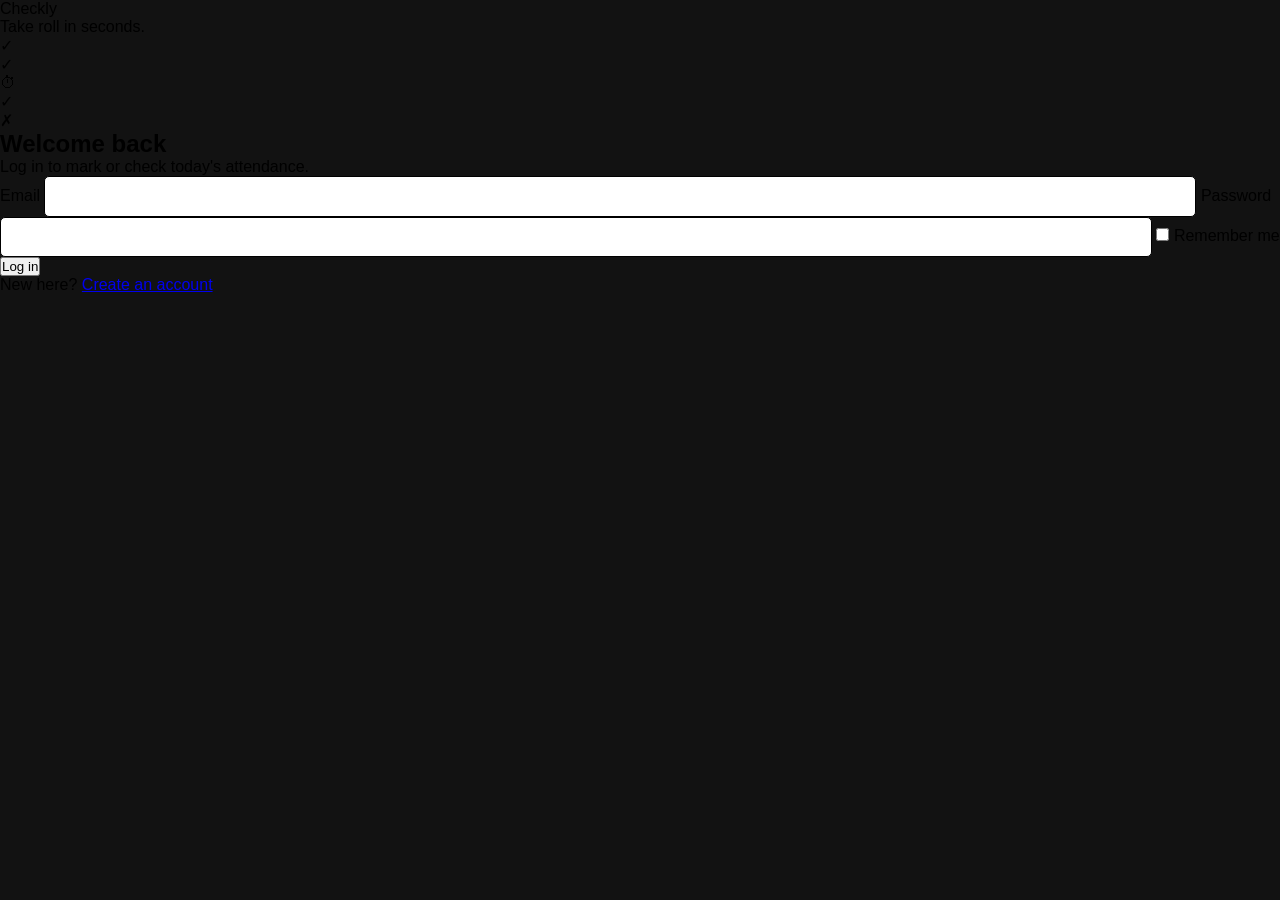
==== admin.html @ d41e6cce "Add files via upload" ====
<!DOCTYPE html>
<html lang="en">
<head>
    <meta charset="UTF-8">
    <meta name="viewport" content="width=device-width, initial-scale=1.0">
    <title>Admin | Checkly</title>
    <link rel="stylesheet" href="static/style.css">
    <link rel="manifest" href="static/manifest.json">
    <meta name="theme-color" content="#2F4A3B">
    <link rel="apple-touch-icon" href="static/icons/apple-touch-icon.png">
    <link rel="icon" href="static/icons/icon-512.png">
</head>
<body>
    <div class="topbar">
        <div class="account-name">Loading...</div>
        <button class="logout-button"></button>
    </div>

    <div class="admin-container">
        <div class="dashboard-header">
            <div class="list-title">Overview</div>
            <div class="date-pill" id="today-date"></div>
        </div>
        <div class="overview-stats"></div>

        <div class="admin-panel trends-section">
            <div class="list-title">Attendance trends - last 14 days</div>
            <div class="trends-panel">
                <svg class="trends-chart" id="trends-chart" viewBox="0 0 700 200" preserveAspectRatio="none"></svg>
            </div>
            <div class="trends-legend">
                <span><i class="legend-dot legend-present"></i>Present</span>
                <span><i class="legend-dot legend-late"></i>Late</span>
                <span><i class="legend-dot legend-absent"></i>Absent</span>
            </div>
        </div>

        <div class="admin-columns">
            <div class="admin-panel">
                <div class="list-title">All accounts</div>
                <input class="custom-inp search-input" type="text" id="user-search" placeholder="Search by name or email...">
                <div class="table-scroll">
                    <table id="users-table" class="users-table">
                        <thead>
                            <tr><th>Name</th><th>Email</th><th>Role</th><th></th></tr>
                        </thead>
                        <tbody></tbody>
                    </table>
                </div>
            </div>

            <div class="admin-panel">
                <div class="list-title">Add account</div>
                <form id="create-user-form" class="create-user-form">
                    <label class="custom-label" for="new-name">Full name</label>
                    <input class="custom-inp" type="text" id="new-name" required>

                    <label class="custom-label" for="new-email">Email</label>
                    <input class="custom-inp" type="text" id="new-email" required>

                    <label class="custom-label" for="new-password">Password</label>
                    <input class="custom-inp" type="password" id="new-password" required minlength="4">

                    <label class="custom-label" for="new-role">Role</label>
                    <select class="custom-inp custom-select" id="new-role">
                        <option value="student">Student</option>
                        <option value="teacher">Teacher</option>
                        <option value="admin">Admin</option>
                    </select>

                    <button class="custom-button login-button" type="submit">Create account</button>
                </form>

                <div class="import-panel">
                    <div class="list-title" style="margin-top:0;">Bulk import (CSV)</div>
                    <div class="empty-state" style="margin-top:2px; width:100%;">Columns: name, email, password, role</div>
                    <div class="import-row">
                        <input type="file" id="import-file" accept=".csv,text/csv">
                        <button type="button" id="import-btn" class="btn btn-solid">Import</button>
                    </div>
                    <div id="import-summary" class="import-summary"></div>
                    <div id="import-errors" class="import-errors"></div>
                </div>
            </div>
        </div>
    </div>

    <script src="static/app.js"></script>
    <script src="static/admin.js"></script>
</body>
</html>
---- static/style.css ----
@font-face {
    font-family: "Dantene";
    src: url(fonts/Dantene.otf);
}

@font-face {
    font-family: "Avermont";
    src: url(fonts/AvermontHouse_PERSONAL_USE_ONLY.otf);
}

@font-face {
    font-family: "Sophie";
    src: url(fonts/Sophie-Fancy.ttf);
}

* {
    padding: 0;
    margin: 0;

    font-family: "Sophie", sans-serif;
    box-sizing: border-box;
}

body {
    width: 100%;
    min-height: 100vh;
    background: rgb(18, 18, 18);
}

.topbar {
    width: 100%;
    height: 6vh;
    min-height: 44px;

    display: flex;
    position: fixed;
    top: 0;
    justify-content: space-between;
    align-items: center;
    flex-direction: row;
    background: rgb(41, 12, 48);
    z-index: 10;
}

.account-name {
    margin-left: 15px;
    margin-right: 15px;
    color: white;
    text-transform: capitalize;
}

.logout-button {
    height: 25px;
    width: 25px;
    border-radius: 50%;
    margin-right: 10px;

    border: 3px solid black;
    background: rgb(210, 58, 58);
    background-image: url(icons/power-switch.png);
    background-position: center;
    background-size: cover;
    cursor: pointer;
}

.main-homepage-container {
    width: 100%;
    min-height: 100vh;
    padding-top: 6vh;

    display: flex;
    align-items: flex-start;
    flex-direction: row;
}

.list-container {
    width: 100%;
    min-height: 94vh;

    display: flex;
    flex-direction: column;
    align-items: center;
    background: wheat;
    padding-bottom: 30px;
}

.list-title {
    font-size: 20px;
    margin-top: 20px;
    margin-bottom: 5px;
    color: rgb(41, 12, 48);
    text-align: center;
}

.custom-label {
    width: 90%;
}

.title {
    font-size: 90px;
    font-family: "Dantene", cursive;
    margin-bottom: 5px;
    height: 12.5vh;
}

.title-description {
    font-size: 12px;
}

.demo-hint {
    margin-top: 15px;
    font-size: 11px;
    opacity: 0.6;
}

.custom-inp {
    height: 4.5vh;
    width: 90%;
    border-radius: 5px;
    padding-left: 15px;

    border: 1px solid black;
}

.custom-select {
    padding-left: 10px;
    background: white;
    cursor: pointer;
}

.custom-button {
    height: 4.5vh;
    width: 90%;
    border-radius: 5px;
    font-size: 15px;

    cursor: pointer;
    color: white;
    border: 1px solid black;
    background: black;
}

.custom-button:hover {
    scale: 1.01;
    transition: 0.2s;
}

.create-link {
    margin-top: 5px;
    font-size: 15px;

    color: white;
    text-decoration: none;
    display: flex;
    justify-content: center;
    align-items: center;
}

.login-button {
    margin-top: 15px;
}

.password-label {
    margin-top: 15px;
}

.login-container {
    width: 100%;
    min-height: 100vh;

    display: flex;
    align-items: center;
    justify-content: center;
    background: wheat;
}

.admin-code-group {
    width: 90%;
}

.form-error {
    width: 90%;
    margin-top: 10px;
    padding: 8px 10px;
    border-radius: 5px;
    font-size: 12px;
    color: white;
    background: rgb(180, 40, 40);
}

.students-container {
    display: flex;
    justify-content: center;
    flex-wrap: wrap;
    gap: 12px;
    width: 90%;
    padding-top: 10px;
}

.student-name {
    width: 100%;

    font-size: 11px;
    font-weight: bold;
    text-align: center;
    padding: 0 4px;
}

.student-attendance {
    width: 100%;
    font-size: 11px;
    text-align: center;
    letter-spacing: 0.5px;
}

.student-profile-cover {
    width: 100%;
    height: 60%;
    border-radius: 5px 5px 0 0;
    background: linear-gradient(to top, black, transparent);
}

.student-profile-img {
    display: none;
}

.student-profiles {
    width: 15vh;
    min-width: 130px;
    border-radius: 5px;
    margin-top: 10px;
    overflow: hidden;

    display: flex;
    flex-direction: column;
    align-items: center;
    background: rgb(230, 214, 175);
    box-shadow: 0 2px 5px rgba(0, 0, 0, 0.2);
}

.attendance-actions {
    width: 100%;
    display: flex;
    gap: 4px;
    padding: 6px;
}

.mark-btn {
    flex: 1;
    border: none;
    border-radius: 4px;
    padding: 5px 2px;
    font-size: 10px;
    cursor: pointer;
    color: white;
}

.present-btn { background: rgb(45, 140, 70); }
.late-btn { background: rgb(200, 150, 30); }
.absent-btn { background: rgb(180, 50, 50); }

.status-PRESENT { color: rgb(45, 140, 70); font-weight: bold; }
.status-LATE { color: rgb(170, 120, 10); font-weight: bold; }
.status-ABSENT { color: rgb(180, 50, 50); font-weight: bold; }
.status-UNMARKED { color: rgb(100, 100, 100); }

.empty-state {
    margin-top: 20px;
    color: rgb(90, 70, 40);
    font-size: 13px;
    text-align: center;
    width: 90%;
}

.main-login-container {
    width: 100%;
    max-width: 420px;
    height: auto;
    padding: 30px 20px 40px;

    display: flex;
    flex-direction: column;
    justify-content: center;
    align-items: center;
    gap: 4px;
}

/* --- Student attendance history --- */

.attendance-history {
    width: 90%;
    max-width: 500px;
    display: flex;
    flex-direction: column;
    gap: 8px;
    margin-top: 15px;
}

.history-row {
    display: flex;
    justify-content: space-between;
    align-items: center;
    background: rgb(230, 214, 175);
    padding: 10px 15px;
    border-radius: 6px;
    font-size: 13px;
}

/* --- Admin dashboard --- */

.admin-container {
    width: 100%;
    min-height: 100vh;
    padding: 8vh 20px 40px;
    background: wheat;
}

.overview-stats {
    display: flex;
    flex-wrap: wrap;
    gap: 12px;
    justify-content: center;
    margin-bottom: 30px;
}

.stat-card {
    background: rgb(41, 12, 48);
    color: white;
    border-radius: 8px;
    padding: 14px 20px;
    min-width: 100px;
    text-align: center;
}

.stat-value {
    font-size: 26px;
    font-weight: bold;
}

.stat-label {
    font-size: 11px;
    opacity: 0.8;
    margin-top: 4px;
}

.admin-columns {
    display: flex;
    flex-wrap: wrap;
    gap: 25px;
    justify-content: center;
    align-items: flex-start;
}

.admin-panel {
    background: rgba(255, 255, 255, 0.5);
    border-radius: 8px;
    padding: 15px;
    min-width: 300px;
    flex: 1;
    max-width: 480px;
}

.users-table {
    width: 100%;
    border-collapse: collapse;
    font-size: 12px;
    margin-top: 10px;
}

.users-table th,
.users-table td {
    text-align: left;
    padding: 8px 6px;
    border-bottom: 1px solid rgba(0, 0, 0, 0.15);
}

.role-badge {
    padding: 2px 8px;
    border-radius: 10px;
    font-size: 10px;
    color: white;
    text-transform: capitalize;
}

.role-admin { background: rgb(41, 12, 48); }
.role-teacher { background: rgb(30, 100, 160); }
.role-student { background: rgb(90, 90, 90); }

.delete-btn {
    border: none;
    background: rgb(180, 50, 50);
    color: white;
    border-radius: 4px;
    padding: 4px 8px;
    font-size: 11px;
    cursor: pointer;
}

.create-user-form {
    display: flex;
    flex-direction: column;
    align-items: center;
    gap: 8px;
    margin-top: 10px;
}

.create-user-form .custom-inp {
    width: 100%;
    height: 40px;
}

.create-user-form .custom-label {
    width: 100%;
    font-size: 12px;
}

.create-user-form .login-button {
    width: 100%;
    margin-top: 5px;
}

/* --- Today summary bar (teacher + student pages) --- */

.today-summary {
    display: flex;
    flex-wrap: wrap;
    gap: 10px;
    justify-content: center;
    width: 90%;
    margin-top: 12px;
}

.stat-present, .stat-PRESENT { background: rgb(35, 110, 60); }
.stat-late, .stat-LATE { background: rgb(160, 115, 20); }
.stat-absent, .stat-ABSENT { background: rgb(150, 40, 40); }
.stat-unmarked, .stat-UNMARKED { background: rgb(70, 70, 70); }

.status-symbol {
    font-size: 30px !important;
}

/* --- Search inputs --- */

.search-input {
    margin-top: 12px;
    background: white;
}

/* --- Toasts --- */

.toast-host {
    position: fixed;
    left: 0;
    right: 0;
    bottom: 16px;
    display: flex;
    flex-direction: column;
    align-items: center;
    gap: 8px;
    z-index: 1000;
    pointer-events: none;
    padding: 0 12px;
}

.toast {
    max-width: 90vw;
    padding: 10px 18px;
    border-radius: 20px;
    color: white;
    font-size: 13px;
    text-align: center;
    box-shadow: 0 3px 10px rgba(0, 0, 0, 0.3);
    opacity: 0;
    transform: translateY(10px);
    transition: opacity 0.25s ease, transform 0.25s ease;
}

.toast-show {
    opacity: 1;
    transform: translateY(0);
}

.toast-ok { background: rgb(35, 110, 60); }
.toast-error { background: rgb(150, 40, 40); }

/* --- Responsive table for admin (becomes stacked cards on narrow screens) --- */

.table-scroll {
    width: 100%;
    overflow-x: auto;
}

/* =========================================================================
   MOBILE / RESPONSIVE
   ========================================================================= */

@media (max-width: 480px) {
    .title {
        font-size: clamp(40px, 16vw, 90px);
        height: auto;
        margin-bottom: 6px;
    }

    .main-login-container {
        padding: 20px 12px 30px;
        gap: 6px;
    }

    .custom-inp, .custom-button {
        width: 100%;
        height: 46px;
        font-size: 16px; /* prevents iOS auto-zoom on focus */
    }

    .topbar {
        height: 56px;
    }

    .account-name {
        font-size: 13px;
        max-width: 60vw;
        white-space: nowrap;
        overflow: hidden;
        text-overflow: ellipsis;
    }

    .main-homepage-container {
        padding-top: 56px;
    }

    .student-profiles {
        width: 42vw;
        min-width: unset;
        flex-grow: 1;
    }

    .students-container {
        gap: 8px;
    }

    .attendance-actions {
        flex-wrap: wrap;
    }

    .mark-btn {
        flex: 1 1 45%;
        font-size: 11px;
        padding: 7px 2px;
    }

    .admin-container {
        padding: 66px 12px 30px;
    }

    .stat-card {
        min-width: 42vw;
        flex: 1 1 42vw;
        padding: 12px;
    }

    .admin-panel {
        min-width: unset;
        width: 100%;
        max-width: 100%;
        padding: 12px;
    }

    /* Turn the users table into a stack of labeled rows on small screens */
    .users-table thead {
        display: none;
    }

    .users-table, .users-table tbody, .users-table tr, .users-table td {
        display: block;
        width: 100%;
    }

    .users-table tr {
        border: 1px solid rgba(0, 0, 0, 0.15);
        border-radius: 6px;
        margin-bottom: 10px;
        padding: 6px 10px;
        background: rgba(255, 255, 255, 0.5);
    }

    .users-table td {
        display: flex;
        justify-content: space-between;
        align-items: center;
        border-bottom: 1px solid rgba(0, 0, 0, 0.08);
        padding: 6px 0;
    }

    .users-table td:last-child {
        border-bottom: none;
        justify-content: flex-end;
    }

    .users-table td::before {
        content: attr(data-label);
        font-weight: bold;
        font-size: 11px;
        opacity: 0.7;
        margin-right: 10px;
    }

    .users-table td[data-label=""]::before {
        content: none;
    }

    .attendance-history {
        width: 100%;
        padding: 0 12px;
    }

    .history-row {
        font-size: 12px;
        padding: 10px 12px;
    }

    .login-container, .main-homepage-container {
        overflow-x: hidden;
    }
}

@media (max-width: 340px) {
    .student-profiles {
        width: 100%;
    }

    .stat-card {
        min-width: 100%;
        flex: 1 1 100%;
    }
}
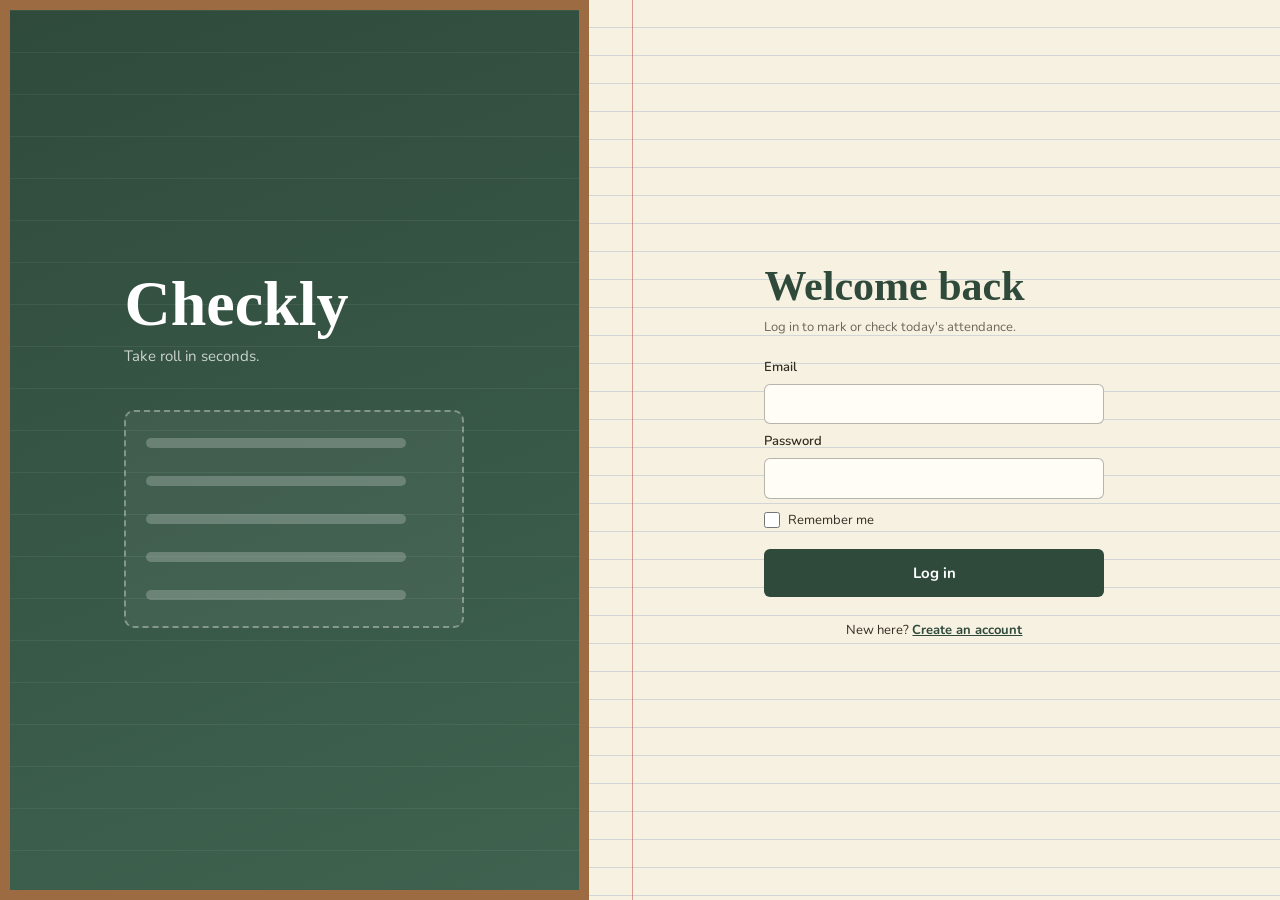
==== commit 71fbbcd5: "Update admin.html" ====
--- a/admin.html
+++ b/admin.html
@@ -9,6 +9,26 @@
     <meta name="theme-color" content="#2F4A3B">
     <link rel="apple-touch-icon" href="static/icons/apple-touch-icon.png">
     <link rel="icon" href="static/icons/icon-512.png">
+    <style>
+        /* Minimal styling for the Classes panel - move into style.css if you prefer. */
+        .create-class-form { display: flex; gap: 8px; flex-wrap: wrap; margin-bottom: 14px; }
+        .create-class-form input { flex: 1; min-width: 160px; }
+        .classes-list { display: flex; flex-direction: column; gap: 12px; }
+        .class-card { border: 1px solid rgba(0,0,0,0.1); border-radius: 10px; padding: 14px; }
+        .class-card-header { display: flex; justify-content: space-between; align-items: center; gap: 8px; flex-wrap: wrap; }
+        .class-card-title { font-weight: 600; }
+        .class-card-actions { display: flex; gap: 6px; }
+        .class-card-meta { display: flex; gap: 10px; margin: 6px 0; font-size: 0.85em; opacity: 0.75; flex-wrap: wrap; }
+        .class-card-teachers { display: flex; flex-wrap: wrap; gap: 6px; margin: 8px 0; }
+        .chip { display: inline-flex; align-items: center; gap: 6px; background: rgba(47,74,59,0.1); border-radius: 999px; padding: 4px 10px; font-size: 0.85em; }
+        .chip-remove { border: none; background: none; cursor: pointer; font-size: 1em; line-height: 1; opacity: 0.6; }
+        .chip-remove:hover { opacity: 1; }
+        .add-teacher-row { display: flex; gap: 8px; margin-top: 6px; }
+        .empty-inline { opacity: 0.6; font-size: 0.85em; }
+        .row-actions { display: flex; gap: 6px; flex-wrap: wrap; }
+        .role-tag { text-transform: capitalize; padding: 2px 8px; border-radius: 999px; background: rgba(0,0,0,0.06); font-size: 0.85em; }
+        .import-error-row { font-size: 0.85em; color: #c0392b; }
+    </style>
 </head>
 <body>
     <div class="topbar">
@@ -35,6 +55,17 @@
             </div>
         </div>
 
+        <div class="admin-panel classes-section">
+            <div class="list-title">Classes</div>
+            <form id="create-class-form" class="create-class-form">
+                <input class="custom-inp" type="text" id="new-class-name" placeholder="Class name (e.g. Grade 10 - A)" required>
+                <input class="custom-inp" type="text" id="new-class-year" placeholder="Year level (optional)">
+                <input class="custom-inp" type="text" id="new-class-course" placeholder="Course/subject (optional)">
+                <button class="btn btn-solid" type="submit">Add class</button>
+            </form>
+            <div id="classes-list" class="classes-list"></div>
+        </div>
+
         <div class="admin-columns">
             <div class="admin-panel">
                 <div class="list-title">All accounts</div>
@@ -42,7 +73,7 @@
                 <div class="table-scroll">
                     <table id="users-table" class="users-table">
                         <thead>
-                            <tr><th>Name</th><th>Email</th><th>Role</th><th></th></tr>
+                            <tr><th>Name</th><th>Email</th><th>Role</th><th>Class</th><th></th></tr>
                         </thead>
                         <tbody></tbody>
                     </table>
@@ -68,12 +99,19 @@
                         <option value="admin">Admin</option>
                     </select>
 
+                    <div id="new-user-class-group">
+                        <label class="custom-label" for="new-class">Class</label>
+                        <select class="custom-inp custom-select" id="new-class">
+                            <option value="">Unassigned</option>
+                        </select>
+                    </div>
+
                     <button class="custom-button login-button" type="submit">Create account</button>
                 </form>
 
                 <div class="import-panel">
                     <div class="list-title" style="margin-top:0;">Bulk import (CSV)</div>
-                    <div class="empty-state" style="margin-top:2px; width:100%;">Columns: name, email, password, role</div>
+                    <div class="empty-state" style="margin-top:2px; width:100%;">Columns: name, email, password, role, class (optional - must match an existing class name exactly)</div>
                     <div class="import-row">
                         <input type="file" id="import-file" accept=".csv,text/csv">
                         <button type="button" id="import-btn" class="btn btn-solid">Import</button>
--- a/static/style.css
+++ b/static/style.css
@@ -1,30 +1,56 @@
-@font-face {
-    font-family: "Dantene";
-    src: url(fonts/Dantene.otf);
-}
-
-@font-face {
-    font-family: "Avermont";
-    src: url(fonts/AvermontHouse_PERSONAL_USE_ONLY.otf);
-}
-
-@font-face {
-    font-family: "Sophie";
-    src: url(fonts/Sophie-Fancy.ttf);
+@import url('https://fonts.googleapis.com/css2?family=Caveat:wght@600;700&family=Nunito:wght@500;600;700;800&display=swap');
+
+/* ==========================================================================
+   CHECKLY - "composition notebook" theme.
+   A chalkboard-green header (with a wooden frame edge), warm cream paper
+   with faint ruled lines and a red margin, handwritten display type for
+   headings, and clean rounded body type for anything that has to stay
+   easy to read (tables, forms, attendance data).
+   ========================================================================== */
+
+:root {
+    --font-display: "Caveat", cursive;
+    --font-body: "Nunito", sans-serif;
+
+    --paper: #F7F1E1;
+    --paper-line: rgba(112, 145, 184, 0.28);
+    --margin-red: rgba(185, 68, 58, 0.5);
+    --card: #FFFDF6;
+
+    --board: #2F4A3B;
+    --board-light: #3F6350;
+    --wood: #9C6B41;
+    --ink: #332C22;
+    --ink-soft: rgba(51, 44, 34, 0.7);
+
+    --present: #3C8558;
+    --late: #D9A429;
+    --absent: #C0483D;
+    --unmarked: #8A8172;
 }
 
 * {
     padding: 0;
     margin: 0;
 
-    font-family: "Sophie", sans-serif;
+    font-family: var(--font-body);
     box-sizing: border-box;
 }
 
 body {
     width: 100%;
     min-height: 100vh;
-    background: rgb(18, 18, 18);
+    background: var(--paper);
+    color: var(--ink);
+}
+
+/* Reusable ruled-notebook-paper background: a red margin line plus faint
+   horizontal rules, the way lined paper actually looks. */
+.paper-bg {
+    background-color: var(--paper);
+    background-image:
+        linear-gradient(to right, transparent 0 43px, var(--margin-red) 43px 44px, transparent 44px),
+        repeating-linear-gradient(to bottom, transparent 0 27px, var(--paper-line) 27px 28px);
 }
 
 .topbar {
@@ -38,7 +64,8 @@
     justify-content: space-between;
     align-items: center;
     flex-direction: row;
-    background: rgb(41, 12, 48);
+    background: var(--board);
+    border-bottom: 5px solid var(--wood);
     z-index: 10;
 }
 
@@ -47,6 +74,9 @@
     margin-right: 15px;
     color: white;
     text-transform: capitalize;
+    font-family: var(--font-display);
+    font-size: 20px;
+    font-weight: 700;
 }
 
 .logout-button {
@@ -55,8 +85,8 @@
     border-radius: 50%;
     margin-right: 10px;
 
-    border: 3px solid black;
-    background: rgb(210, 58, 58);
+    border: 3px solid rgba(0, 0, 0, 0.35);
+    background: var(--absent);
     background-image: url(icons/power-switch.png);
     background-position: center;
     background-size: cover;
@@ -80,102 +110,369 @@
     display: flex;
     flex-direction: column;
     align-items: center;
-    background: wheat;
+    background-color: var(--paper);
+    background-image:
+        linear-gradient(to right, transparent 0 43px, var(--margin-red) 43px 44px, transparent 44px),
+        repeating-linear-gradient(to bottom, transparent 0 27px, var(--paper-line) 27px 28px);
     padding-bottom: 30px;
 }
 
 .list-title {
-    font-size: 20px;
+    font-family: var(--font-display);
+    font-weight: 700;
+    font-size: 30px;
     margin-top: 20px;
     margin-bottom: 5px;
-    color: rgb(41, 12, 48);
+    color: var(--board);
     text-align: center;
 }
 
 .custom-label {
     width: 90%;
-}
-
-.title {
-    font-size: 90px;
-    font-family: "Dantene", cursive;
-    margin-bottom: 5px;
-    height: 12.5vh;
-}
-
-.title-description {
-    font-size: 12px;
-}
-
-.demo-hint {
-    margin-top: 15px;
-    font-size: 11px;
-    opacity: 0.6;
+    color: var(--ink);
+    font-weight: 600;
+    font-size: 13px;
 }
 
 .custom-inp {
     height: 4.5vh;
     width: 90%;
-    border-radius: 5px;
+    border-radius: 6px;
     padding-left: 15px;
 
-    border: 1px solid black;
+    background: var(--card);
+    color: var(--ink);
+    border: 1.5px solid rgba(51, 44, 34, 0.35);
+}
+
+.custom-inp:focus {
+    outline: 2px solid var(--late);
+    outline-offset: 1px;
+    border-color: var(--board);
 }
 
 .custom-select {
     padding-left: 10px;
-    background: white;
+    background: var(--card);
     cursor: pointer;
 }
 
 .custom-button {
     height: 4.5vh;
     width: 90%;
-    border-radius: 5px;
+    border-radius: 6px;
     font-size: 15px;
+    font-weight: 700;
 
     cursor: pointer;
     color: white;
-    border: 1px solid black;
-    background: black;
+    border: none;
+    background: var(--board);
+    transition: background 0.15s ease;
 }
 
 .custom-button:hover {
+    background: var(--board-light);
     scale: 1.01;
     transition: 0.2s;
 }
 
-.create-link {
-    margin-top: 5px;
-    font-size: 15px;
-
-    color: white;
-    text-decoration: none;
-    display: flex;
-    justify-content: center;
-    align-items: center;
+.custom-button:focus-visible {
+    outline: 2px solid var(--late);
+    outline-offset: 2px;
 }
 
 .login-button {
     margin-top: 15px;
 }
 
-.password-label {
-    margin-top: 15px;
-}
-
-.login-container {
-    width: 100%;
+/* =========================================================================
+   AUTH PAGES (login + create account)
+   ========================================================================= */
+
+body.auth-body {
+    background: var(--board);
+}
+
+.auth-shell {
     min-height: 100vh;
-
+    display: flex;
+}
+
+.auth-visual {
+    flex: 1 1 46%;
+    position: relative;
     display: flex;
     align-items: center;
     justify-content: center;
-    background: wheat;
-}
-
-.admin-code-group {
-    width: 90%;
+    padding: 56px 40px;
+    overflow: hidden;
+    background: linear-gradient(160deg, var(--board), var(--board-light));
+    box-shadow: inset 0 0 0 10px var(--wood);
+}
+
+/* faint chalk-dust rules across the board - the paper a roll-call used to be taken on */
+.auth-visual::before {
+    content: "";
+    position: absolute;
+    inset: 10px;
+    background-image: repeating-linear-gradient(
+        to bottom,
+        rgba(255, 255, 255, 0.06) 0,
+        rgba(255, 255, 255, 0.06) 1px,
+        transparent 1px,
+        transparent 42px
+    );
+    pointer-events: none;
+}
+
+.auth-visual-inner {
+    position: relative;
+    z-index: 1;
+    width: 100%;
+    max-width: 340px;
+}
+
+.auth-wordmark {
+    font-family: var(--font-display);
+    font-weight: 700;
+    font-size: clamp(44px, 7vw, 64px);
+    line-height: 1;
+    color: white;
+}
+
+.auth-tagline {
+    margin-top: 10px;
+    font-size: 15px;
+    color: rgba(255, 255, 255, 0.75);
+    max-width: 260px;
+}
+
+.roll-sheet {
+    margin-top: 44px;
+    display: flex;
+    flex-direction: column;
+    gap: 16px;
+    padding: 20px;
+    border-radius: 10px;
+    background: rgba(255, 255, 255, 0.05);
+    border: 2px dashed rgba(255, 255, 255, 0.35);
+}
+
+.roll-row {
+    display: flex;
+    align-items: center;
+    gap: 14px;
+}
+
+.roll-name-bar {
+    flex: 1;
+    height: 10px;
+    border-radius: 5px;
+    background: rgba(255, 255, 255, 0.22);
+}
+
+.roll-mark {
+    flex-shrink: 0;
+    width: 22px;
+    height: 22px;
+    border-radius: 50%;
+    display: flex;
+    align-items: center;
+    justify-content: center;
+    font-size: 12px;
+    color: white;
+    opacity: 0;
+    transform: scale(0.4);
+    animation: roll-mark-in 0.35s ease forwards;
+}
+
+.roll-row:nth-child(1) .roll-mark { animation-delay: 0.15s; }
+.roll-row:nth-child(2) .roll-mark { animation-delay: 0.35s; }
+.roll-row:nth-child(3) .roll-mark { animation-delay: 0.55s; }
+.roll-row:nth-child(4) .roll-mark { animation-delay: 0.75s; }
+.roll-row:nth-child(5) .roll-mark { animation-delay: 0.95s; }
+
+.roll-present { background: var(--present); }
+.roll-late { background: var(--late); }
+.roll-absent { background: var(--absent); }
+
+@keyframes roll-mark-in {
+    to { opacity: 1; transform: scale(1); }
+}
+
+@media (prefers-reduced-motion: reduce) {
+    .roll-mark {
+        animation: none;
+        opacity: 1;
+        transform: scale(1);
+    }
+}
+
+.auth-form-panel {
+    flex: 1 1 54%;
+    display: flex;
+    align-items: center;
+    justify-content: center;
+    background-color: var(--paper);
+    background-image:
+        linear-gradient(to right, transparent 0 43px, var(--margin-red) 43px 44px, transparent 44px),
+        repeating-linear-gradient(to bottom, transparent 0 27px, var(--paper-line) 27px 28px);
+    padding: 48px 24px;
+}
+
+.auth-form {
+    width: 100%;
+    max-width: 340px;
+    display: flex;
+    flex-direction: column;
+    gap: 8px;
+}
+
+.auth-form .custom-inp,
+.auth-form .custom-label,
+.auth-form .admin-code-group,
+.auth-form .form-error {
+    width: 100%;
+}
+
+.auth-heading {
+    font-family: var(--font-display);
+    font-weight: 700;
+    font-size: clamp(32px, 6vw, 42px);
+    color: var(--board);
+}
+
+.remember-me-label {
+    width: 100%;
+    display: flex;
+    align-items: center;
+    gap: 8px;
+    font-size: 13px;
+    color: var(--ink);
+    margin-top: 4px;
+    cursor: pointer;
+}
+
+.remember-me-label input {
+    width: 16px;
+    height: 16px;
+    accent-color: var(--board);
+    cursor: pointer;
+}
+
+.auth-subheading {
+    font-size: 13px;
+    color: var(--ink-soft);
+    margin-bottom: 14px;
+}
+
+.auth-submit {
+    margin-top: 12px;
+    height: 48px;
+    border: none;
+    border-radius: 6px;
+    background: var(--board);
+    color: white;
+    font-size: 15px;
+    font-weight: 700;
+    cursor: pointer;
+    transition: background 0.15s ease, transform 0.1s ease;
+}
+
+.auth-submit:hover {
+    background: var(--board-light);
+}
+
+.auth-submit:active {
+    transform: scale(0.99);
+}
+
+.auth-submit:focus-visible {
+    outline: 2px solid var(--late);
+    outline-offset: 3px;
+}
+
+.auth-switch {
+    margin-top: 16px;
+    font-size: 13px;
+    text-align: center;
+    color: var(--ink);
+}
+
+.auth-switch a {
+    color: var(--board);
+    font-weight: 700;
+}
+
+.auth-switch a:focus-visible {
+    outline: 2px solid var(--late);
+    outline-offset: 2px;
+}
+
+/* --- role picker (radio pills) --- */
+
+.role-picker {
+    display: flex;
+    flex-wrap: wrap;
+    gap: 8px;
+    width: 100%;
+    margin: 2px 0 4px;
+}
+
+.role-picker input {
+    position: absolute;
+    width: 1px;
+    height: 1px;
+    overflow: hidden;
+    clip: rect(0 0 0 0);
+    white-space: nowrap;
+}
+
+.role-pill {
+    flex: 1 1 0;
+    min-width: 88px;
+    text-align: center;
+    padding: 10px 8px;
+    border-radius: 20px;
+    border: 1.5px solid rgba(51, 44, 34, 0.3);
+    background: var(--card);
+    color: var(--ink);
+    font-size: 13px;
+    font-weight: 700;
+    cursor: pointer;
+    transition: background 0.15s ease, color 0.15s ease, border-color 0.15s ease;
+}
+
+.role-picker input:checked + .role-pill {
+    background: var(--board);
+    border-color: var(--board);
+    color: white;
+}
+
+.role-picker input:focus-visible + .role-pill {
+    outline: 2px solid var(--late);
+    outline-offset: 2px;
+}
+
+@media (max-width: 880px) {
+    .auth-shell {
+        flex-direction: column;
+    }
+
+    .auth-visual {
+        flex: none;
+        padding: 36px 24px 26px;
+    }
+
+    .roll-sheet {
+        display: none;
+    }
+
+    .auth-form-panel {
+        flex: none;
+        padding: 32px 20px 48px;
+    }
 }
 
 .form-error {
@@ -185,7 +482,7 @@
     border-radius: 5px;
     font-size: 12px;
     color: white;
-    background: rgb(180, 40, 40);
+    background: var(--absent);
 }
 
 .students-container {
@@ -200,10 +497,11 @@
 .student-name {
     width: 100%;
 
-    font-size: 11px;
-    font-weight: bold;
+    font-size: 12px;
+    font-weight: 700;
     text-align: center;
     padding: 0 4px;
+    color: var(--ink);
 }
 
 .student-attendance {
@@ -215,27 +513,36 @@
 
 .student-profile-cover {
     width: 100%;
-    height: 60%;
+    height: 44px;
     border-radius: 5px 5px 0 0;
-    background: linear-gradient(to top, black, transparent);
+    background: linear-gradient(135deg, var(--board), var(--board-light));
 }
 
 .student-profile-img {
-    display: none;
+    display: block;
+    width: 56px;
+    height: 56px;
+    margin-top: -28px;
+    border-radius: 50%;
+    border: 3px solid var(--card);
+    background: white;
+    object-fit: cover;
+    box-shadow: 0 2px 5px rgba(0, 0, 0, 0.25);
 }
 
 .student-profiles {
     width: 15vh;
     min-width: 130px;
-    border-radius: 5px;
+    border-radius: 6px;
     margin-top: 10px;
     overflow: hidden;
 
     display: flex;
     flex-direction: column;
     align-items: center;
-    background: rgb(230, 214, 175);
-    box-shadow: 0 2px 5px rgba(0, 0, 0, 0.2);
+    background: var(--card);
+    border: 1px solid rgba(51, 44, 34, 0.15);
+    box-shadow: 0 2px 5px rgba(0, 0, 0, 0.12);
 }
 
 .attendance-actions {
@@ -251,40 +558,28 @@
     border-radius: 4px;
     padding: 5px 2px;
     font-size: 10px;
+    font-weight: 700;
     cursor: pointer;
     color: white;
 }
 
-.present-btn { background: rgb(45, 140, 70); }
-.late-btn { background: rgb(200, 150, 30); }
-.absent-btn { background: rgb(180, 50, 50); }
-
-.status-PRESENT { color: rgb(45, 140, 70); font-weight: bold; }
-.status-LATE { color: rgb(170, 120, 10); font-weight: bold; }
-.status-ABSENT { color: rgb(180, 50, 50); font-weight: bold; }
-.status-UNMARKED { color: rgb(100, 100, 100); }
+.present-btn { background: var(--present); }
+.late-btn { background: var(--late); }
+.absent-btn { background: var(--absent); }
+
+.status-PRESENT { color: var(--present); font-weight: bold; }
+.status-LATE { color: #A9791C; font-weight: bold; }
+.status-ABSENT { color: var(--absent); font-weight: bold; }
+.status-UNMARKED { color: var(--unmarked); }
 
 .empty-state {
     margin-top: 20px;
-    color: rgb(90, 70, 40);
+    color: var(--ink-soft);
     font-size: 13px;
     text-align: center;
     width: 90%;
 }
 
-.main-login-container {
-    width: 100%;
-    max-width: 420px;
-    height: auto;
-    padding: 30px 20px 40px;
-
-    display: flex;
-    flex-direction: column;
-    justify-content: center;
-    align-items: center;
-    gap: 4px;
-}
-
 /* --- Student attendance history --- */
 
 .attendance-history {
@@ -300,7 +595,8 @@
     display: flex;
     justify-content: space-between;
     align-items: center;
-    background: rgb(230, 214, 175);
+    background: var(--card);
+    border: 1px solid rgba(51, 44, 34, 0.12);
     padding: 10px 15px;
     border-radius: 6px;
     font-size: 13px;
@@ -312,7 +608,10 @@
     width: 100%;
     min-height: 100vh;
     padding: 8vh 20px 40px;
-    background: wheat;
+    background-color: var(--paper);
+    background-image:
+        linear-gradient(to right, transparent 0 43px, var(--margin-red) 43px 44px, transparent 44px),
+        repeating-linear-gradient(to bottom, transparent 0 27px, var(--paper-line) 27px 28px);
 }
 
 .overview-stats {
@@ -324,23 +623,27 @@
 }
 
 .stat-card {
-    background: rgb(41, 12, 48);
-    color: white;
-    border-radius: 8px;
+    background: var(--card);
+    color: var(--ink);
+    border: 1px solid rgba(51, 44, 34, 0.15);
+    border-left: 5px solid var(--board);
+    border-radius: 6px;
     padding: 14px 20px;
     min-width: 100px;
     text-align: center;
 }
 
 .stat-value {
-    font-size: 26px;
-    font-weight: bold;
+    font-family: var(--font-display);
+    font-weight: 700;
+    font-size: 32px;
+    color: var(--board);
 }
 
 .stat-label {
     font-size: 11px;
-    opacity: 0.8;
-    margin-top: 4px;
+    color: var(--ink-soft);
+    margin-top: 2px;
 }
 
 .admin-columns {
@@ -352,7 +655,8 @@
 }
 
 .admin-panel {
-    background: rgba(255, 255, 255, 0.5);
+    background: var(--card);
+    border: 1px solid rgba(51, 44, 34, 0.15);
     border-radius: 8px;
     padding: 15px;
     min-width: 300px;
@@ -360,6 +664,12 @@
     max-width: 480px;
 }
 
+.admin-panel.trends-section {
+    max-width: 900px;
+    width: 90%;
+    margin: 0 auto 25px;
+}
+
 .users-table {
     width: 100%;
     border-collapse: collapse;
@@ -367,32 +677,45 @@
     margin-top: 10px;
 }
 
-.users-table th,
+.users-table th {
+    text-align: left;
+    padding: 8px 6px;
+    color: var(--board);
+    font-size: 11px;
+    border-bottom: 2px solid var(--board);
+}
+
 .users-table td {
     text-align: left;
     padding: 8px 6px;
-    border-bottom: 1px solid rgba(0, 0, 0, 0.15);
+    border-bottom: 1px solid rgba(51, 44, 34, 0.12);
+}
+
+.users-table tbody tr:nth-child(even) {
+    background: rgba(51, 44, 34, 0.035);
 }
 
 .role-badge {
     padding: 2px 8px;
     border-radius: 10px;
     font-size: 10px;
+    font-weight: 700;
     color: white;
     text-transform: capitalize;
 }
 
-.role-admin { background: rgb(41, 12, 48); }
-.role-teacher { background: rgb(30, 100, 160); }
-.role-student { background: rgb(90, 90, 90); }
+.role-admin { background: var(--board); }
+.role-teacher { background: #35597A; }
+.role-student { background: var(--wood); }
 
 .delete-btn {
     border: none;
-    background: rgb(180, 50, 50);
+    background: var(--absent);
     color: white;
     border-radius: 4px;
     padding: 4px 8px;
     font-size: 11px;
+    font-weight: 700;
     cursor: pointer;
 }
 
@@ -430,10 +753,10 @@
     margin-top: 12px;
 }
 
-.stat-present, .stat-PRESENT { background: rgb(35, 110, 60); }
-.stat-late, .stat-LATE { background: rgb(160, 115, 20); }
-.stat-absent, .stat-ABSENT { background: rgb(150, 40, 40); }
-.stat-unmarked, .stat-UNMARKED { background: rgb(70, 70, 70); }
+.stat-present, .stat-PRESENT { border-left-color: var(--present); }
+.stat-late, .stat-LATE { border-left-color: var(--late); }
+.stat-absent, .stat-ABSENT { border-left-color: var(--absent); }
+.stat-unmarked, .stat-UNMARKED { border-left-color: var(--unmarked); }
 
 .status-symbol {
     font-size: 30px !important;
@@ -443,7 +766,89 @@
 
 .search-input {
     margin-top: 12px;
-    background: white;
+    background: var(--card);
+}
+
+.list-controls {
+    display: flex;
+    flex-wrap: wrap;
+    gap: 10px;
+    width: 90%;
+    margin-top: 12px;
+}
+
+.list-controls .custom-inp {
+    width: auto;
+    margin-top: 0;
+}
+
+/* --- Dashboard header with a today date pill --- */
+
+.dashboard-header {
+    display: flex;
+    align-items: center;
+    justify-content: center;
+    gap: 10px;
+    flex-wrap: wrap;
+    width: 90%;
+}
+
+.dashboard-header .list-title {
+    margin-top: 0;
+}
+
+.date-pill {
+    background: var(--board);
+    color: white;
+    font-size: 12px;
+    font-weight: 700;
+    padding: 5px 14px;
+    border-radius: 999px;
+    white-space: nowrap;
+}
+
+/* --- Icon-decorated search/filter fields --- */
+
+.control-field {
+    position: relative;
+    display: flex;
+    align-items: center;
+    flex: 1 1 190px;
+}
+
+.list-controls .control-field:first-child {
+    flex: 2 1 220px;
+}
+
+.control-field .search-input {
+    flex: 1 1 auto;
+}
+
+.control-icon {
+    position: absolute;
+    left: 12px;
+    width: 16px;
+    height: 16px;
+    color: var(--board);
+    opacity: 0.6;
+    pointer-events: none;
+}
+
+.control-field .custom-inp {
+    width: 100%;
+    padding-left: 36px;
+}
+
+.control-field .custom-select {
+    appearance: none;
+    -webkit-appearance: none;
+    -moz-appearance: none;
+    background-image: linear-gradient(45deg, transparent 50%, var(--board) 50%),
+        linear-gradient(135deg, var(--board) 50%, transparent 50%);
+    background-position: calc(100% - 18px) center, calc(100% - 12px) center;
+    background-size: 6px 6px, 6px 6px;
+    background-repeat: no-repeat;
+    padding-right: 30px;
 }
 
 /* --- Toasts --- */
@@ -480,8 +885,8 @@
     transform: translateY(0);
 }
 
-.toast-ok { background: rgb(35, 110, 60); }
-.toast-error { background: rgb(150, 40, 40); }
+.toast-ok { background: var(--present); }
+.toast-error { background: var(--absent); }
 
 /* --- Responsive table for admin (becomes stacked cards on narrow screens) --- */
 
@@ -495,29 +900,26 @@
    ========================================================================= */
 
 @media (max-width: 480px) {
-    .title {
-        font-size: clamp(40px, 16vw, 90px);
-        height: auto;
-        margin-bottom: 6px;
-    }
-
-    .main-login-container {
-        padding: 20px 12px 30px;
-        gap: 6px;
+    .custom-inp, .custom-button, .custom-label, .admin-code-group, .form-error {
+        width: 100%;
+        max-width: 100%;
     }
 
     .custom-inp, .custom-button {
-        width: 100%;
         height: 46px;
         font-size: 16px; /* prevents iOS auto-zoom on focus */
     }
 
+    .create-link {
+        height: 46px;
+    }
+
     .topbar {
         height: 56px;
     }
 
     .account-name {
-        font-size: 13px;
+        font-size: 15px;
         max-width: 60vw;
         white-space: nowrap;
         overflow: hidden;
@@ -576,18 +978,22 @@
     }
 
     .users-table tr {
-        border: 1px solid rgba(0, 0, 0, 0.15);
+        border: 1px solid rgba(51, 44, 34, 0.15);
         border-radius: 6px;
         margin-bottom: 10px;
         padding: 6px 10px;
-        background: rgba(255, 255, 255, 0.5);
+        background: var(--card);
+    }
+
+    .users-table tbody tr:nth-child(even) {
+        background: var(--card);
     }
 
     .users-table td {
         display: flex;
         justify-content: space-between;
         align-items: center;
-        border-bottom: 1px solid rgba(0, 0, 0, 0.08);
+        border-bottom: 1px solid rgba(51, 44, 34, 0.08);
         padding: 6px 0;
     }
 
@@ -633,3 +1039,473 @@
         flex: 1 1 100%;
     }
 }
+
+/* =========================================================================
+   BUTTONS (small, auto-width actions - mark all present, print, export...)
+   ========================================================================= */
+
+.btn {
+    padding: 9px 16px;
+    border-radius: 6px;
+    font-size: 13px;
+    font-weight: 700;
+    cursor: pointer;
+    border: 1.5px solid transparent;
+    transition: background 0.15s ease, color 0.15s ease;
+}
+
+.btn-solid {
+    background: var(--board);
+    color: white;
+}
+
+.btn-solid:hover {
+    background: var(--board-light);
+}
+
+.btn-outline {
+    background: var(--card);
+    color: var(--board);
+    border-color: var(--board);
+}
+
+.btn-outline:hover {
+    background: rgba(47, 74, 59, 0.08);
+}
+
+.btn:disabled {
+    opacity: 0.5;
+    cursor: not-allowed;
+}
+
+.btn:focus-visible {
+    outline: 2px solid var(--late);
+    outline-offset: 2px;
+}
+
+.action-row {
+    display: flex;
+    gap: 10px;
+    flex-wrap: wrap;
+    justify-content: center;
+    width: 90%;
+    margin-top: 12px;
+}
+
+/* =========================================================================
+   TOAST WITH ACTION (undo)
+   ========================================================================= */
+
+.toast {
+    display: flex;
+    align-items: center;
+    gap: 10px;
+}
+
+.toast-action {
+    background: rgba(255, 255, 255, 0.25);
+    border: none;
+    color: white;
+    font-weight: 700;
+    font-size: 12px;
+    padding: 4px 10px;
+    border-radius: 14px;
+    cursor: pointer;
+    flex-shrink: 0;
+}
+
+.toast-action:hover {
+    background: rgba(255, 255, 255, 0.4);
+}
+
+/* =========================================================================
+   SKELETON LOADING PLACEHOLDERS
+   ========================================================================= */
+
+.skeleton-wrap {
+    display: flex;
+    flex-wrap: wrap;
+    gap: 12px;
+    justify-content: center;
+    width: 90%;
+    margin-top: 12px;
+}
+
+.skeleton {
+    border-radius: 6px;
+    background: linear-gradient(90deg, rgba(51, 44, 34, 0.08) 25%, rgba(51, 44, 34, 0.16) 37%, rgba(51, 44, 34, 0.08) 63%);
+    background-size: 400% 100%;
+    animation: skeleton-shimmer 1.4s ease infinite;
+}
+
+.skeleton-card {
+    width: 130px;
+    height: 150px;
+}
+
+.skeleton-row {
+    width: 100%;
+    height: 44px;
+}
+
+@keyframes skeleton-shimmer {
+    0% { background-position: 100% 0; }
+    100% { background-position: 0 0; }
+}
+
+@media (prefers-reduced-motion: reduce) {
+    .skeleton {
+        animation: none;
+    }
+}
+
+/* =========================================================================
+   DATE NAVIGATION (teacher page - browse/edit past days)
+   ========================================================================= */
+
+.date-nav {
+    display: flex;
+    align-items: center;
+    gap: 6px;
+}
+
+.date-nav button {
+    width: 30px;
+    height: 30px;
+    border-radius: 6px;
+    border: 1.5px solid rgba(51, 44, 34, 0.3);
+    background: var(--card);
+    color: var(--board);
+    font-weight: 700;
+    cursor: pointer;
+}
+
+.date-nav button:hover:not(:disabled) {
+    background: rgba(47, 74, 59, 0.08);
+}
+
+.date-nav button:disabled {
+    opacity: 0.35;
+    cursor: not-allowed;
+}
+
+.date-nav input[type="date"] {
+    border: 1.5px solid rgba(51, 44, 34, 0.3);
+    border-radius: 6px;
+    padding: 5px 8px;
+    background: var(--card);
+    font-family: var(--font-body);
+    font-size: 12px;
+    color: var(--ink);
+    height: 30px;
+}
+
+.date-nav .btn {
+    padding: 5px 10px;
+    font-size: 12px;
+}
+
+.viewing-past-banner {
+    width: 90%;
+    margin-top: 10px;
+    padding: 8px 12px;
+    border-radius: 6px;
+    background: rgba(217, 164, 41, 0.18);
+    border: 1px solid rgba(217, 164, 41, 0.5);
+    color: var(--ink);
+    font-size: 12px;
+    text-align: center;
+}
+
+/* =========================================================================
+   ABSENCE STREAK BADGE
+   ========================================================================= */
+
+.student-profiles {
+    position: relative;
+}
+
+.streak-badge {
+    position: absolute;
+    top: 6px;
+    right: 6px;
+    z-index: 2;
+    background: var(--absent);
+    color: white;
+    font-size: 10px;
+    font-weight: 700;
+    padding: 2px 7px;
+    border-radius: 10px;
+    display: flex;
+    align-items: center;
+    gap: 3px;
+}
+
+/* =========================================================================
+   STUDENT: view toggle + calendar
+   ========================================================================= */
+
+.view-toggle {
+    display: flex;
+    gap: 8px;
+    margin-top: 14px;
+}
+
+.view-toggle button {
+    padding: 7px 16px;
+    border-radius: 20px;
+    border: 1.5px solid rgba(51, 44, 34, 0.3);
+    background: var(--card);
+    color: var(--ink);
+    font-size: 12px;
+    font-weight: 700;
+    cursor: pointer;
+}
+
+.view-toggle button.active {
+    background: var(--board);
+    border-color: var(--board);
+    color: white;
+}
+
+.calendar-nav {
+    display: flex;
+    align-items: center;
+    justify-content: center;
+    gap: 14px;
+    margin-top: 14px;
+}
+
+.calendar-nav button {
+    width: 30px;
+    height: 30px;
+    border-radius: 6px;
+    border: 1.5px solid rgba(51, 44, 34, 0.3);
+    background: var(--card);
+    color: var(--board);
+    font-weight: 700;
+    cursor: pointer;
+}
+
+.calendar-month-label {
+    font-family: var(--font-display);
+    font-weight: 700;
+    font-size: 22px;
+    color: var(--board);
+    min-width: 160px;
+    text-align: center;
+}
+
+.calendar-grid {
+    display: grid;
+    grid-template-columns: repeat(7, 1fr);
+    gap: 5px;
+    width: 90%;
+    max-width: 380px;
+    margin-top: 12px;
+}
+
+.calendar-weekday {
+    text-align: center;
+    font-size: 10px;
+    font-weight: 700;
+    color: var(--ink-soft);
+}
+
+.calendar-cell {
+    aspect-ratio: 1;
+    border-radius: 5px;
+    display: flex;
+    align-items: center;
+    justify-content: center;
+    font-size: 11px;
+    font-weight: 600;
+    background: var(--card);
+    border: 1px solid rgba(51, 44, 34, 0.12);
+    color: var(--ink);
+}
+
+.calendar-cell.cal-empty {
+    visibility: hidden;
+}
+
+.calendar-cell.cal-PRESENT { background: var(--present); color: white; border-color: var(--present); }
+.calendar-cell.cal-LATE { background: var(--late); color: white; border-color: var(--late); }
+.calendar-cell.cal-ABSENT { background: var(--absent); color: white; border-color: var(--absent); }
+
+.calendar-legend {
+    display: flex;
+    gap: 14px;
+    flex-wrap: wrap;
+    justify-content: center;
+    margin-top: 12px;
+    font-size: 11px;
+    color: var(--ink-soft);
+}
+
+.calendar-legend span {
+    display: inline-flex;
+    align-items: center;
+    gap: 5px;
+}
+
+.legend-dot {
+    width: 10px;
+    height: 10px;
+    border-radius: 3px;
+    display: inline-block;
+}
+
+.legend-present { background: var(--present); }
+.legend-late { background: var(--late); }
+.legend-absent { background: var(--absent); }
+
+/* =========================================================================
+   ADMIN: inline row editing, password reset, bulk import, trends
+   ========================================================================= */
+
+.table-edit-inp {
+    width: 100%;
+    padding: 5px 7px;
+    height: 30px;
+    font-size: 12px;
+    border-radius: 5px;
+    border: 1.5px solid rgba(51, 44, 34, 0.35);
+    background: var(--card);
+    color: var(--ink);
+}
+
+.row-actions {
+    display: flex;
+    flex-wrap: wrap;
+    gap: 4px;
+    justify-content: flex-end;
+}
+
+.row-btn {
+    border: none;
+    border-radius: 4px;
+    padding: 4px 8px;
+    font-size: 10.5px;
+    font-weight: 700;
+    cursor: pointer;
+    color: white;
+    white-space: nowrap;
+}
+
+.row-btn-edit { background: #35597A; }
+.row-btn-save { background: var(--present); }
+.row-btn-cancel { background: var(--unmarked); }
+.row-btn-reset { background: var(--late); }
+.row-btn-delete { background: var(--absent); }
+
+.import-panel {
+    margin-top: 18px;
+    padding-top: 14px;
+    border-top: 1px dashed rgba(51, 44, 34, 0.25);
+}
+
+.import-row {
+    display: flex;
+    gap: 8px;
+    align-items: center;
+    flex-wrap: wrap;
+    margin-top: 8px;
+}
+
+.import-row input[type="file"] {
+    font-size: 12px;
+    max-width: 220px;
+}
+
+.import-summary {
+    margin-top: 10px;
+    font-size: 12px;
+    color: var(--ink-soft);
+}
+
+.import-errors {
+    margin-top: 6px;
+    font-size: 11px;
+    color: var(--absent);
+    max-height: 120px;
+    overflow-y: auto;
+}
+
+.import-errors div {
+    padding: 2px 0;
+}
+
+.trends-panel {
+    width: 100%;
+    margin-top: 10px;
+}
+
+.trends-chart {
+    width: 100%;
+    height: auto;
+    display: block;
+}
+
+.trends-legend {
+    display: flex;
+    gap: 14px;
+    flex-wrap: wrap;
+    justify-content: center;
+    margin-top: 8px;
+    font-size: 11px;
+    color: var(--ink-soft);
+}
+
+/* =========================================================================
+   PRINT (teacher roster - a clean paper backup)
+   ========================================================================= */
+
+@media print {
+    .topbar,
+    .list-controls,
+    .action-row,
+    .date-nav,
+    .toast-host,
+    .search-input,
+    .filter-select,
+    .logout-button,
+    .students-container .attendance-actions,
+    .date-pill {
+        display: none !important;
+    }
+
+    body, .list-container, .main-homepage-container {
+        background: white !important;
+        padding-top: 0 !important;
+    }
+
+    .students-container {
+        display: block !important;
+        width: 100%;
+    }
+
+    .student-profiles {
+        display: flex;
+        flex-direction: row;
+        align-items: center;
+        justify-content: space-between;
+        width: 100% !important;
+        border: 1px solid #999;
+        box-shadow: none;
+        margin-bottom: 6px;
+        padding: 6px 10px;
+        background: white !important;
+        page-break-inside: avoid;
+    }
+
+    .student-profile-cover,
+    .student-profile-img {
+        display: none;
+    }
+
+    .student-name {
+        width: auto;
+        text-align: left;
+    }
+}
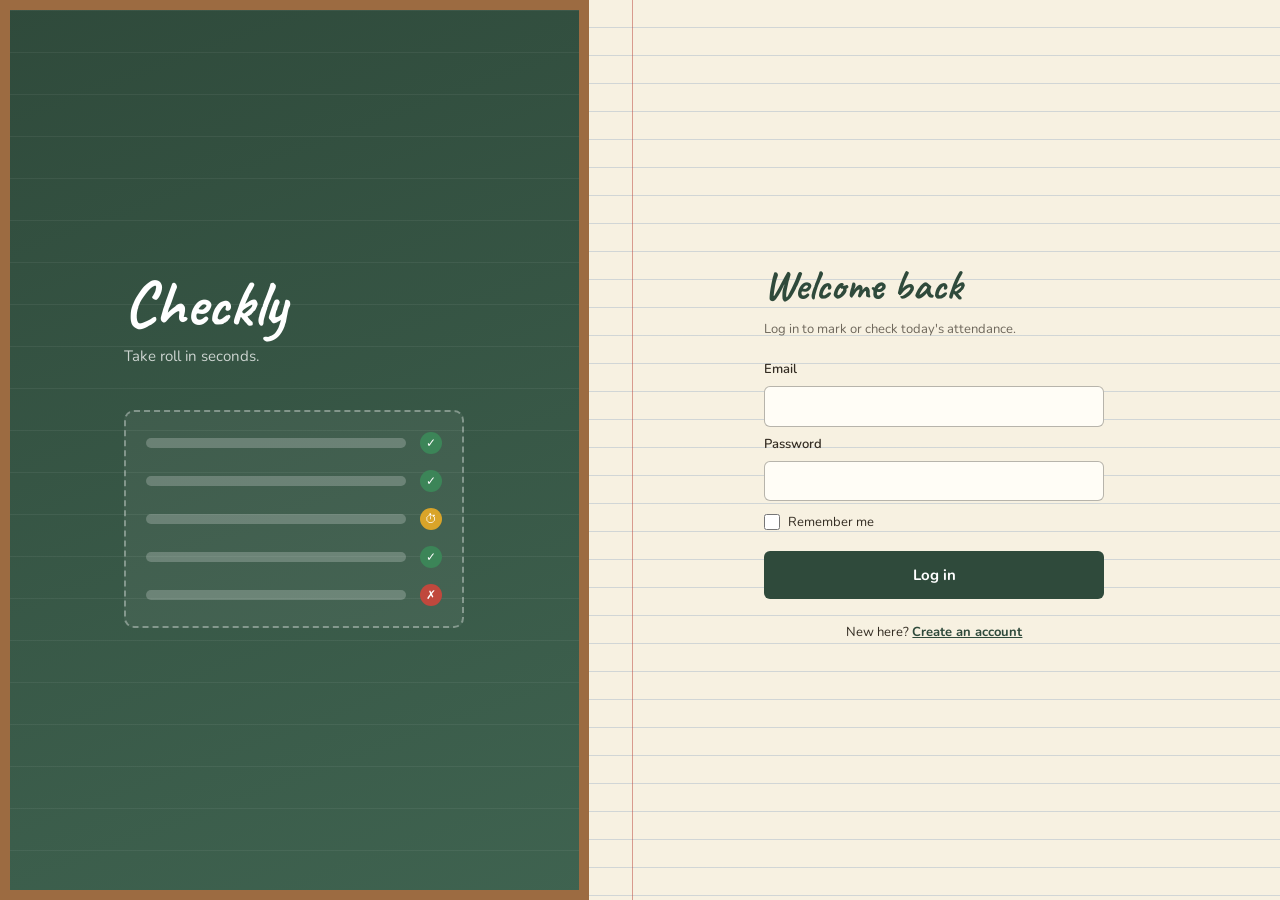
==== commit 537889d4: "Add files via upload" ====
--- a/admin.html
+++ b/admin.html
@@ -9,26 +9,6 @@
     <meta name="theme-color" content="#2F4A3B">
     <link rel="apple-touch-icon" href="static/icons/apple-touch-icon.png">
     <link rel="icon" href="static/icons/icon-512.png">
-    <style>
-        /* Minimal styling for the Classes panel - move into style.css if you prefer. */
-        .create-class-form { display: flex; gap: 8px; flex-wrap: wrap; margin-bottom: 14px; }
-        .create-class-form input { flex: 1; min-width: 160px; }
-        .classes-list { display: flex; flex-direction: column; gap: 12px; }
-        .class-card { border: 1px solid rgba(0,0,0,0.1); border-radius: 10px; padding: 14px; }
-        .class-card-header { display: flex; justify-content: space-between; align-items: center; gap: 8px; flex-wrap: wrap; }
-        .class-card-title { font-weight: 600; }
-        .class-card-actions { display: flex; gap: 6px; }
-        .class-card-meta { display: flex; gap: 10px; margin: 6px 0; font-size: 0.85em; opacity: 0.75; flex-wrap: wrap; }
-        .class-card-teachers { display: flex; flex-wrap: wrap; gap: 6px; margin: 8px 0; }
-        .chip { display: inline-flex; align-items: center; gap: 6px; background: rgba(47,74,59,0.1); border-radius: 999px; padding: 4px 10px; font-size: 0.85em; }
-        .chip-remove { border: none; background: none; cursor: pointer; font-size: 1em; line-height: 1; opacity: 0.6; }
-        .chip-remove:hover { opacity: 1; }
-        .add-teacher-row { display: flex; gap: 8px; margin-top: 6px; }
-        .empty-inline { opacity: 0.6; font-size: 0.85em; }
-        .row-actions { display: flex; gap: 6px; flex-wrap: wrap; }
-        .role-tag { text-transform: capitalize; padding: 2px 8px; border-radius: 999px; background: rgba(0,0,0,0.06); font-size: 0.85em; }
-        .import-error-row { font-size: 0.85em; color: #c0392b; }
-    </style>
 </head>
 <body>
     <div class="topbar">
@@ -37,6 +17,7 @@
     </div>
 
     <div class="admin-container">
+        <div class="nav-view" data-view="overview">
         <div class="dashboard-header">
             <div class="list-title">Overview</div>
             <div class="date-pill" id="today-date"></div>
@@ -54,7 +35,9 @@
                 <span><i class="legend-dot legend-absent"></i>Absent</span>
             </div>
         </div>
+        </div>
 
+        <div class="nav-view" data-view="classes" hidden>
         <div class="admin-panel classes-section">
             <div class="list-title">Classes</div>
             <form id="create-class-form" class="create-class-form">
@@ -65,9 +48,10 @@
             </form>
             <div id="classes-list" class="classes-list"></div>
         </div>
+        </div>
 
         <div class="admin-columns">
-            <div class="admin-panel">
+            <div class="admin-panel nav-view" data-view="accounts" hidden>
                 <div class="list-title">All accounts</div>
                 <input class="custom-inp search-input" type="text" id="user-search" placeholder="Search by name or email...">
                 <div class="table-scroll">
@@ -80,7 +64,7 @@
                 </div>
             </div>
 
-            <div class="admin-panel">
+            <div class="admin-panel nav-view" data-view="add" hidden>
                 <div class="list-title">Add account</div>
                 <form id="create-user-form" class="create-user-form">
                     <label class="custom-label" for="new-name">Full name</label>
--- a/static/style.css
+++ b/static/style.css
@@ -646,12 +646,16 @@
     margin-top: 2px;
 }
 
+/* All three admin sections - Classes, All accounts, Add account - share
+   the same full-width column and stack top to bottom in that order,
+   rather than the accounts sitting side by side. */
 .admin-columns {
     display: flex;
-    flex-wrap: wrap;
+    flex-direction: column;
     gap: 25px;
-    justify-content: center;
-    align-items: flex-start;
+    width: 90%;
+    max-width: 900px;
+    margin: 0 auto;
 }
 
 .admin-panel {
@@ -659,12 +663,11 @@
     border: 1px solid rgba(51, 44, 34, 0.15);
     border-radius: 8px;
     padding: 15px;
-    min-width: 300px;
-    flex: 1;
-    max-width: 480px;
-}
-
-.admin-panel.trends-section {
+    width: 100%;
+}
+
+.admin-panel.trends-section,
+.admin-panel.classes-section {
     max-width: 900px;
     width: 90%;
     margin: 0 auto 25px;
@@ -672,6 +675,8 @@
 
 .users-table {
     width: 100%;
+    min-width: 520px;
+    table-layout: fixed;
     border-collapse: collapse;
     font-size: 12px;
     margin-top: 10px;
@@ -689,6 +694,24 @@
     text-align: left;
     padding: 8px 6px;
     border-bottom: 1px solid rgba(51, 44, 34, 0.12);
+    overflow: hidden;
+    text-overflow: ellipsis;
+    white-space: nowrap;
+}
+
+/* Column proportions - only while the table renders as an actual table.
+   The mobile stacked-card layout below resets these to full width. */
+@media (min-width: 481px) {
+    .users-table th:nth-child(1), .users-table td:nth-child(1) { width: 21%; }
+    .users-table th:nth-child(2), .users-table td:nth-child(2) { width: 29%; }
+    .users-table th:nth-child(3), .users-table td:nth-child(3) { width: 13%; }
+    .users-table th:nth-child(4), .users-table td:nth-child(4) { width: 19%; }
+    .users-table th:nth-child(5), .users-table td:nth-child(5) { width: 18%; white-space: normal; overflow: visible; text-overflow: clip; }
+}
+
+.users-table td .custom-select,
+.users-table td .table-edit-inp {
+    white-space: normal;
 }
 
 .users-table tbody tr:nth-child(even) {
@@ -967,7 +990,27 @@
         padding: 12px;
     }
 
-    /* Turn the users table into a stack of labeled rows on small screens */
+    .attendance-history {
+        width: 100%;
+        padding: 0 12px;
+    }
+
+    .history-row {
+        font-size: 12px;
+        padding: 10px 12px;
+    }
+
+    .login-container, .main-homepage-container {
+        overflow-x: hidden;
+    }
+}
+
+/* Turn the users table into a stack of labeled rows on small screens */
+@media (max-width: 480px) {
+    .users-table {
+        min-width: 0;
+    }
+
     .users-table thead {
         display: none;
     }
@@ -995,11 +1038,13 @@
         align-items: center;
         border-bottom: 1px solid rgba(51, 44, 34, 0.08);
         padding: 6px 0;
+        white-space: normal;
     }
 
     .users-table td:last-child {
         border-bottom: none;
         justify-content: flex-end;
+        gap: 8px;
     }
 
     .users-table td::before {
@@ -1012,20 +1057,6 @@
 
     .users-table td[data-label=""]::before {
         content: none;
-    }
-
-    .attendance-history {
-        width: 100%;
-        padding: 0 12px;
-    }
-
-    .history-row {
-        font-size: 12px;
-        padding: 10px 12px;
-    }
-
-    .login-container, .main-homepage-container {
-        overflow-x: hidden;
     }
 }
 
@@ -1361,6 +1392,183 @@
 .legend-absent { background: var(--absent); }
 
 /* =========================================================================
+   CLASSES PANEL (roster cards - a stack of pinned index cards, not a
+   generic settings list. Each class gets a tab-like label edge and a
+   wood-toned rule under the title, echoing the frame/board relationship
+   used everywhere else in the app.)
+   ========================================================================= */
+
+.classes-section .list-title {
+    margin-bottom: 12px;
+}
+
+.create-class-form {
+    display: flex;
+    gap: 10px;
+    flex-wrap: wrap;
+    align-items: center;
+    padding: 14px;
+    margin-bottom: 18px;
+    background: rgba(156, 107, 65, 0.07);
+    border: 1.5px dashed rgba(156, 107, 65, 0.4);
+    border-radius: 8px;
+}
+
+.create-class-form .custom-inp {
+    flex: 1 1 180px;
+    width: auto;
+    height: 40px;
+}
+
+.create-class-form .btn {
+    flex: 0 0 auto;
+    height: 40px;
+}
+
+.classes-list {
+    display: flex;
+    flex-direction: column;
+    gap: 14px;
+}
+
+.class-card {
+    position: relative;
+    background: var(--card);
+    border: 1px solid rgba(51, 44, 34, 0.14);
+    border-left: 4px solid var(--wood);
+    border-radius: 4px 8px 8px 4px;
+    padding: 14px 16px;
+    box-shadow: 2px 2px 0 rgba(51, 44, 34, 0.04);
+}
+
+.class-card-header {
+    display: flex;
+    justify-content: space-between;
+    align-items: baseline;
+    gap: 10px;
+    flex-wrap: wrap;
+}
+
+.class-card-title {
+    font-family: var(--font-display);
+    font-weight: 700;
+    font-size: 24px;
+    color: var(--board);
+    line-height: 1;
+}
+
+.class-card-actions {
+    display: flex;
+    gap: 6px;
+}
+
+.class-card-meta {
+    display: flex;
+    gap: 8px;
+    margin: 10px 0 8px;
+    flex-wrap: wrap;
+}
+
+.class-card-meta span {
+    font-size: 11px;
+    font-weight: 700;
+    color: var(--ink-soft);
+    background: rgba(51, 44, 34, 0.06);
+    border-radius: 999px;
+    padding: 3px 10px;
+}
+
+.class-card-section-label {
+    font-size: 10.5px;
+    font-weight: 700;
+    text-transform: uppercase;
+    letter-spacing: 0.05em;
+    color: var(--ink-soft);
+    margin-top: 12px;
+    margin-bottom: 6px;
+}
+
+.class-card-section-label.divider {
+    padding-top: 10px;
+    border-top: 1px solid rgba(51, 44, 34, 0.1);
+}
+
+.class-card-teachers {
+    display: flex;
+    flex-wrap: wrap;
+    gap: 6px;
+}
+
+.class-card-students {
+    display: flex;
+    flex-wrap: wrap;
+    gap: 6px;
+}
+
+.chip {
+    display: inline-flex;
+    align-items: center;
+    gap: 6px;
+    background: rgba(47, 74, 59, 0.1);
+    color: var(--board);
+    border-radius: 999px;
+    padding: 4px 6px 4px 12px;
+    font-size: 12px;
+    font-weight: 700;
+}
+
+.chip-remove {
+    display: flex;
+    align-items: center;
+    justify-content: center;
+    width: 16px;
+    height: 16px;
+    border: none;
+    border-radius: 50%;
+    background: rgba(47, 74, 59, 0.18);
+    color: var(--board);
+    cursor: pointer;
+    font-size: 12px;
+    line-height: 1;
+    opacity: 0.75;
+}
+
+.chip-remove:hover {
+    opacity: 1;
+    background: var(--absent);
+    color: white;
+}
+
+.chip-student {
+    background: rgba(156, 107, 65, 0.16);
+    color: var(--wood);
+}
+
+.add-teacher-row {
+    display: flex;
+    gap: 8px;
+    margin-top: 10px;
+}
+
+.add-teacher-row .custom-select {
+    width: auto;
+    flex: 1 1 auto;
+    height: 34px;
+    font-size: 12px;
+}
+
+.add-teacher-row .btn {
+    padding: 6px 14px;
+    font-size: 12px;
+}
+
+.empty-inline {
+    color: var(--ink-soft);
+    font-size: 12px;
+    font-style: italic;
+}
+
+/* =========================================================================
    ADMIN: inline row editing, password reset, bulk import, trends
    ========================================================================= */
 
@@ -1378,26 +1586,57 @@
 .row-actions {
     display: flex;
     flex-wrap: wrap;
-    gap: 4px;
+    gap: 5px;
     justify-content: flex-end;
 }
 
-.row-btn {
+/* Compact circular icon buttons for table row actions - same round-button
+   language as the topbar logout control, so a five-column table can carry
+   edit/reset/delete without wrapping text or overflowing its cell. */
+.row-icon-btn {
+    display: inline-flex;
+    align-items: center;
+    justify-content: center;
+    flex-shrink: 0;
+    width: 24px;
+    height: 24px;
     border: none;
-    border-radius: 4px;
-    padding: 4px 8px;
-    font-size: 10.5px;
-    font-weight: 700;
+    border-radius: 50%;
+    color: white;
+    font-size: 11px;
+    line-height: 1;
     cursor: pointer;
-    color: white;
-    white-space: nowrap;
-}
-
-.row-btn-edit { background: #35597A; }
-.row-btn-save { background: var(--present); }
-.row-btn-cancel { background: var(--unmarked); }
-.row-btn-reset { background: var(--late); }
-.row-btn-delete { background: var(--absent); }
+    transition: filter 0.15s ease, transform 0.1s ease;
+}
+
+.row-icon-btn:hover {
+    filter: brightness(1.1);
+}
+
+.row-icon-btn:active {
+    transform: scale(0.94);
+}
+
+.row-icon-btn:focus-visible {
+    outline: 2px solid var(--late);
+    outline-offset: 2px;
+}
+
+.row-icon-edit { background: #35597A; }
+.row-icon-reset { background: var(--late); color: var(--ink); }
+.row-icon-delete { background: var(--absent); }
+.row-icon-save { background: var(--present); }
+.row-icon-cancel { background: var(--unmarked); }
+
+.role-tag {
+    text-transform: capitalize;
+    padding: 2px 10px;
+    border-radius: 999px;
+    background: rgba(51, 44, 34, 0.08);
+    color: var(--ink);
+    font-size: 11px;
+    font-weight: 700;
+}
 
 .import-panel {
     margin-top: 18px;
@@ -1434,6 +1673,11 @@
 
 .import-errors div {
     padding: 2px 0;
+}
+
+.import-error-row {
+    font-size: 0.85em;
+    color: #c0392b;
 }
 
 .trends-panel {
@@ -1509,3 +1753,115 @@
         text-align: left;
     }
 }
+
+
+/* --- Burger menu + slide-out drawer --- */
+
+.burger-btn {
+    flex: none;
+    width: 40px;
+    height: 36px;
+    margin-left: 8px;
+    border: none;
+    border-radius: 6px;
+    background: transparent;
+    display: flex;
+    flex-direction: column;
+    justify-content: center;
+    align-items: center;
+    gap: 5px;
+    cursor: pointer;
+}
+
+.burger-btn span {
+    display: block;
+    width: 22px;
+    height: 2.5px;
+    border-radius: 2px;
+    background: white;
+    transition: transform 0.2s ease, opacity 0.2s ease;
+}
+
+.burger-btn:hover { background: rgba(255, 255, 255, 0.12); }
+.burger-btn:focus-visible { outline: 2px solid var(--late); }
+
+.nav-open .burger-btn span:nth-child(1) { transform: translateY(7.5px) rotate(45deg); }
+.nav-open .burger-btn span:nth-child(2) { opacity: 0; }
+.nav-open .burger-btn span:nth-child(3) { transform: translateY(-7.5px) rotate(-45deg); }
+
+.topbar .account-name {
+    flex: 1;
+    min-width: 0;
+    margin-left: 8px;
+    overflow: hidden;
+    text-overflow: ellipsis;
+    white-space: nowrap;
+}
+
+.nav-backdrop {
+    position: fixed;
+    inset: 0;
+    background: rgba(0, 0, 0, 0.4);
+    opacity: 0;
+    pointer-events: none;
+    transition: opacity 0.2s ease;
+    z-index: 20;
+}
+
+.nav-drawer {
+    position: fixed;
+    top: 0;
+    left: 0;
+    bottom: 0;
+    width: min(280px, 82vw);
+    display: flex;
+    flex-direction: column;
+    background: var(--board);
+    border-right: 5px solid var(--wood);
+    transform: translateX(-100%);
+    transition: transform 0.25s ease;
+    z-index: 30;
+    overflow-y: auto;
+}
+
+.nav-open .nav-backdrop { opacity: 1; pointer-events: auto; }
+.nav-open .nav-drawer { transform: translateX(0); }
+
+.nav-drawer-head {
+    padding: 18px 20px;
+    font-family: var(--font-display);
+    font-size: 30px;
+    font-weight: 700;
+    color: white;
+    border-bottom: 1px solid rgba(255, 255, 255, 0.18);
+}
+
+.nav-link {
+    display: block;
+    width: 100%;
+    padding: 14px 20px;
+    border: none;
+    border-left: 4px solid transparent;
+    background: transparent;
+    color: white;
+    font-size: 15px;
+    text-align: left;
+    text-decoration: none;
+    cursor: pointer;
+}
+
+.nav-link:hover { background: rgba(255, 255, 255, 0.1); }
+.nav-link:focus-visible { outline: 2px solid var(--late); outline-offset: -2px; }
+.nav-link.active { background: var(--board-light); border-left-color: var(--late); font-weight: 700; }
+
+.nav-logout {
+    margin-top: auto;
+    border-top: 1px solid rgba(255, 255, 255, 0.18);
+    color: #ffd2cc;
+}
+
+.nav-view[hidden] { display: none; }
+
+@media (prefers-reduced-motion: reduce) {
+    .nav-drawer, .nav-backdrop, .burger-btn span { transition: none; }
+}
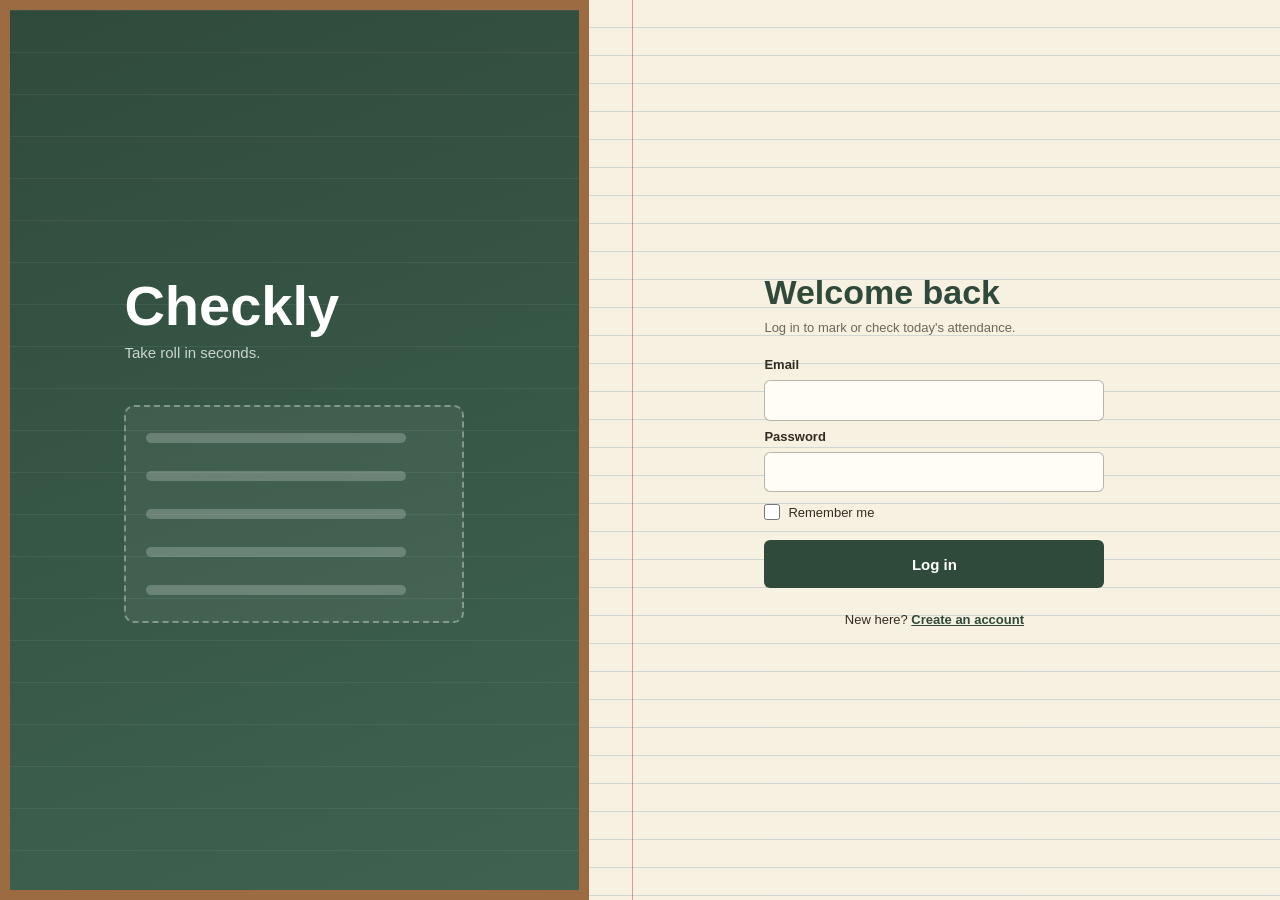
==== commit 5b045602: "Add files via upload" ====
--- a/admin.html
+++ b/admin.html
@@ -23,6 +23,11 @@
             <div class="date-pill" id="today-date"></div>
         </div>
         <div class="overview-stats"></div>
+
+        <div class="admin-panel attention-section" id="attention-panel" hidden>
+            <div class="list-title">Needs attention</div>
+            <ul class="attention-list" id="attention-list"></ul>
+        </div>
 
         <div class="admin-panel trends-section">
             <div class="list-title">Attendance trends - last 14 days</div>
@@ -52,12 +57,23 @@
 
         <div class="admin-columns">
             <div class="admin-panel nav-view" data-view="accounts" hidden>
-                <div class="list-title">All accounts</div>
+                <div class="list-title">People</div>
+                <p class="panel-hint">New sign-ups arrive as students. Use the Role menu to make someone a teacher or admin.</p>
+                <div class="role-filter" id="role-filter" role="tablist" aria-label="Filter by role">
+                    <button type="button" class="filter-tab active" data-role-filter="all">All <span class="filter-count"></span></button>
+                    <button type="button" class="filter-tab" data-role-filter="student">Students <span class="filter-count"></span></button>
+                    <button type="button" class="filter-tab" data-role-filter="teacher">Teachers <span class="filter-count"></span></button>
+                    <button type="button" class="filter-tab" data-role-filter="admin">Admins <span class="filter-count"></span></button>
+                </div>
+                <div class="filter-notice" id="filter-notice" hidden>
+                    <span id="filter-notice-text"></span>
+                    <button type="button" class="btn btn-outline" id="filter-notice-clear">Clear</button>
+                </div>
                 <input class="custom-inp search-input" type="text" id="user-search" placeholder="Search by name or email...">
                 <div class="table-scroll">
                     <table id="users-table" class="users-table">
                         <thead>
-                            <tr><th>Name</th><th>Email</th><th>Role</th><th>Class</th><th></th></tr>
+                            <tr><th>Name</th><th>Email</th><th>Role</th><th>Classes</th><th></th></tr>
                         </thead>
                         <tbody></tbody>
                     </table>
@@ -65,7 +81,7 @@
             </div>
 
             <div class="admin-panel nav-view" data-view="add" hidden>
-                <div class="list-title">Add account</div>
+                <div class="list-title">Add people</div>
                 <form id="create-user-form" class="create-user-form">
                     <label class="custom-label" for="new-name">Full name</label>
                     <input class="custom-inp" type="text" id="new-name" required>
@@ -84,10 +100,8 @@
                     </select>
 
                     <div id="new-user-class-group">
-                        <label class="custom-label" for="new-class">Class</label>
-                        <select class="custom-inp custom-select" id="new-class">
-                            <option value="">Unassigned</option>
-                        </select>
+                        <label class="custom-label">Classes <span class="label-hint">(pick as many as needed)</span></label>
+                        <div id="new-class-checks" class="class-checks"></div>
                     </div>
 
                     <button class="custom-button login-button" type="submit">Create account</button>
@@ -95,7 +109,7 @@
 
                 <div class="import-panel">
                     <div class="list-title" style="margin-top:0;">Bulk import (CSV)</div>
-                    <div class="empty-state" style="margin-top:2px; width:100%;">Columns: name, email, password, role, class (optional - must match an existing class name exactly)</div>
+                    <div class="empty-state" style="margin-top:2px; width:100%;">Columns: name, email, password, role, class (optional - must match an existing class name exactly; for several classes separate them with ; like Math 10;Science 10)</div>
                     <div class="import-row">
                         <input type="file" id="import-file" accept=".csv,text/csv">
                         <button type="button" id="import-btn" class="btn btn-solid">Import</button>
--- a/static/style.css
+++ b/static/style.css
@@ -1,4 +1,4 @@
-@import url('https://fonts.googleapis.com/css2?family=Caveat:wght@600;700&family=Nunito:wght@500;600;700;800&display=swap');
+@import url('https://fonts.googleapis.com/css2?family=Nunito:wght@500;600;700;800&display=swap');
 
 /* ==========================================================================
    CHECKLY - "composition notebook" theme.
@@ -9,8 +9,8 @@
    ========================================================================== */
 
 :root {
-    --font-display: "Caveat", cursive;
-    --font-body: "Nunito", sans-serif;
+    --font-display: "Nunito", "Segoe UI", Arial, sans-serif;
+    --font-body: "Nunito", "Segoe UI", Arial, sans-serif;
 
     --paper: #F7F1E1;
     --paper-line: rgba(112, 145, 184, 0.28);
@@ -75,8 +75,8 @@
     color: white;
     text-transform: capitalize;
     font-family: var(--font-display);
-    font-size: 20px;
-    font-weight: 700;
+    font-size: 17px;
+    font-weight: 800;
 }
 
 .logout-button {
@@ -119,8 +119,8 @@
 
 .list-title {
     font-family: var(--font-display);
-    font-weight: 700;
-    font-size: 30px;
+    font-weight: 800;
+    font-size: 26px;
     margin-top: 20px;
     margin-bottom: 5px;
     color: var(--board);
@@ -236,7 +236,7 @@
 .auth-wordmark {
     font-family: var(--font-display);
     font-weight: 700;
-    font-size: clamp(44px, 7vw, 64px);
+    font-size: clamp(40px, 7vw, 56px);
     line-height: 1;
     color: white;
 }
@@ -338,8 +338,9 @@
 
 .auth-heading {
     font-family: var(--font-display);
-    font-weight: 700;
-    font-size: clamp(32px, 6vw, 42px);
+    font-weight: 800;
+    font-size: clamp(28px, 5vw, 34px);
+    line-height: 1.15;
     color: var(--board);
 }
 
@@ -470,7 +471,8 @@
     }
 
     .auth-form-panel {
-        flex: none;
+        flex: 1 0 auto;
+        align-items: flex-start;
         padding: 32px 20px 48px;
     }
 }
@@ -635,8 +637,8 @@
 
 .stat-value {
     font-family: var(--font-display);
-    font-weight: 700;
-    font-size: 32px;
+    font-weight: 800;
+    font-size: 30px;
     color: var(--board);
 }
 
@@ -1320,8 +1322,8 @@
 
 .calendar-month-label {
     font-family: var(--font-display);
-    font-weight: 700;
-    font-size: 22px;
+    font-weight: 800;
+    font-size: 19px;
     color: var(--board);
     min-width: 160px;
     text-align: center;
@@ -1451,10 +1453,10 @@
 
 .class-card-title {
     font-family: var(--font-display);
-    font-weight: 700;
-    font-size: 24px;
+    font-weight: 800;
+    font-size: 20px;
     color: var(--board);
-    line-height: 1;
+    line-height: 1.25;
 }
 
 .class-card-actions {
@@ -1830,8 +1832,8 @@
 .nav-drawer-head {
     padding: 18px 20px;
     font-family: var(--font-display);
-    font-size: 30px;
-    font-weight: 700;
+    font-size: 24px;
+    font-weight: 800;
     color: white;
     border-bottom: 1px solid rgba(255, 255, 255, 0.18);
 }
@@ -1865,3 +1867,401 @@
 @media (prefers-reduced-motion: reduce) {
     .nav-drawer, .nav-backdrop, .burger-btn span { transition: none; }
 }
+
+
+/* --- Admin: People view (role filter tabs, inline role menu) --- */
+.panel-hint {
+    margin: 2px 0 10px;
+    font-size: 12px;
+    color: var(--ink-soft);
+}
+
+.role-filter {
+    display: flex;
+    flex-wrap: wrap;
+    gap: 6px;
+    margin-bottom: 10px;
+}
+
+.filter-tab {
+    font: inherit;
+    font-size: 12px;
+    padding: 6px 12px;
+    border: 1px solid rgba(51, 44, 34, 0.25);
+    border-radius: 999px;
+    background: transparent;
+    color: var(--ink);
+    cursor: pointer;
+}
+
+.filter-tab:hover { background: rgba(51, 44, 34, 0.06); }
+.filter-tab:focus-visible { outline: 2px solid var(--board); outline-offset: 2px; }
+
+.filter-tab.active {
+    background: var(--board);
+    border-color: var(--board);
+    color: #fff;
+    font-weight: 700;
+}
+
+.filter-count { opacity: 0.75; margin-left: 2px; }
+
+.users-table td .role-select { text-transform: capitalize; }
+
+
+/* --- Admin: Overview "needs attention" + class card tidy-up --- */
+.admin-panel.attention-section {
+    max-width: 900px;
+    width: 90%;
+    margin: 0 auto 25px;
+    border-left: 5px solid var(--late);
+}
+
+.attention-list {
+    list-style: none;
+    margin: 8px 0 0;
+    padding: 0;
+}
+
+.attention-list li {
+    display: flex;
+    align-items: center;
+    justify-content: space-between;
+    gap: 12px;
+    padding: 8px 0;
+    border-bottom: 1px solid rgba(51, 44, 34, 0.12);
+    font-size: 13px;
+}
+
+.attention-list li:last-child { border-bottom: 0; }
+
+.badge-warn {
+    display: inline-block;
+    margin-left: 6px;
+    padding: 2px 8px;
+    border-radius: 999px;
+    font-size: 10px;
+    font-weight: 700;
+    background: rgba(201, 138, 28, 0.18);
+    color: #8a5a00;
+    vertical-align: middle;
+}
+
+.filter-notice {
+    display: flex;
+    align-items: center;
+    justify-content: space-between;
+    gap: 10px;
+    margin-bottom: 10px;
+    padding: 6px 10px;
+    border-radius: 6px;
+    font-size: 12px;
+    background: rgba(201, 138, 28, 0.14);
+}
+
+.filter-notice[hidden] { display: none; }
+
+.class-card-details > summary {
+    cursor: pointer;
+    list-style: none;
+}
+
+.class-card-details > summary::-webkit-details-marker { display: none; }
+.class-card-details > summary::before { content: "\25B8  "; }
+.class-card-details[open] > summary::before { content: "\25BE  "; }
+
+
+/* --- Student: class banner, toolbar, month-grouped history --- */
+.class-banner {
+    width: 90%;
+    max-width: 500px;
+    margin: 4px auto 14px;
+    padding: 10px 14px;
+    background: var(--card);
+    border: 1px solid rgba(51, 44, 34, 0.15);
+    border-left: 5px solid var(--board);
+    border-radius: 6px;
+    text-align: left;
+}
+.class-banner[hidden] { display: none; }
+.class-banner-name { font-weight: 700; color: var(--board); }
+.class-banner-meta { font-size: 12px; color: var(--ink-soft); margin-top: 2px; }
+
+.history-toolbar {
+    display: flex;
+    align-items: center;
+    justify-content: space-between;
+    flex-wrap: wrap;
+    gap: 10px;
+    width: 90%;
+    max-width: 500px;
+    margin-top: 6px;
+}
+.history-toolbar .view-toggle { margin-top: 0; }
+
+.history-month {
+    margin-top: 10px;
+    font-size: 12px;
+    font-weight: 700;
+    letter-spacing: 0.04em;
+    text-transform: uppercase;
+    color: var(--board);
+}
+.history-month:first-child { margin-top: 0; }
+
+/* Let the history list use its full width now that dates carry a weekday. */
+#list-view {
+    width: 100%;
+    display: flex;
+    justify-content: center;
+}
+#list-view[hidden] { display: none; }
+.history-date { white-space: nowrap; }
+
+
+/* --- Teacher: clickable summary, progress, compact roster rows --- */
+.class-label {
+    padding: 4px 12px;
+    border-radius: 999px;
+    border: 1px solid rgba(51, 44, 34, 0.25);
+    background: var(--card);
+    font-size: 12px;
+    font-weight: 700;
+    color: var(--board);
+}
+.class-label[hidden] { display: none; }
+
+button.stat-filter {
+    font: inherit;
+    cursor: pointer;
+    color: var(--ink);
+}
+button.stat-filter:hover { transform: translateY(-1px); }
+button.stat-filter:focus-visible { outline: 2px solid var(--board); outline-offset: 2px; }
+button.stat-filter.is-active { box-shadow: 0 0 0 2px var(--board); }
+
+.progress-wrap {
+    width: 90%;
+    max-width: 420px;
+    margin: 10px auto 14px;
+}
+.progress-wrap[hidden] { display: none; }
+.progress-text { font-size: 12px; color: var(--ink-soft); margin-bottom: 4px; text-align: center; }
+.progress-bar {
+    height: 8px;
+    border-radius: 999px;
+    background: rgba(51, 44, 34, 0.12);
+    overflow: hidden;
+}
+#progress-fill {
+    height: 100%;
+    width: 0;
+    background: var(--present);
+    border-radius: 999px;
+    transition: width 0.25s ease;
+}
+
+.layout-toggle { margin-top: 0; margin-left: auto; }
+
+.students-container.roster-rows {
+    flex-direction: column;
+    flex-wrap: nowrap;
+    align-items: stretch;
+    gap: 8px;
+    max-width: 720px;
+}
+
+.roster-row {
+    display: flex;
+    align-items: center;
+    gap: 12px;
+    background: var(--card);
+    border: 1px solid rgba(51, 44, 34, 0.15);
+    border-radius: 8px;
+    padding: 8px 12px;
+}
+
+.roster-avatar {
+    flex: none;
+    width: 36px;
+    height: 36px;
+    border-radius: 50%;
+    display: flex;
+    align-items: center;
+    justify-content: center;
+    color: #fff;
+    font-size: 13px;
+    font-weight: 700;
+}
+
+.roster-main { flex: 1; min-width: 0; text-align: left; }
+.roster-name {
+    font-size: 14px;
+    font-weight: 700;
+    color: var(--ink);
+    overflow: hidden;
+    text-overflow: ellipsis;
+    white-space: nowrap;
+}
+.roster-status { font-size: 11px; text-transform: capitalize; }
+
+.streak-chip {
+    display: inline-block;
+    margin-left: 4px;
+    padding: 1px 7px;
+    border-radius: 10px;
+    background: var(--absent);
+    color: #fff;
+    font-size: 10px;
+    font-weight: 700;
+}
+
+.roster-row .attendance-actions { width: auto; flex: none; padding: 0; gap: 6px; }
+.roster-row .mark-btn { flex: none; min-width: 58px; padding: 7px 10px; font-size: 11px; opacity: 0.55; }
+.roster-row .mark-btn.is-current,
+.roster-row .mark-btn:hover { opacity: 1; }
+.roster-row .mark-btn.is-current { box-shadow: 0 0 0 2px var(--card), 0 0 0 4px currentColor; }
+
+@media (max-width: 520px) {
+    .roster-row { flex-wrap: wrap; }
+    .roster-row .attendance-actions { width: 100%; }
+    .roster-row .mark-btn { flex: 1; }
+}
+
+@media print {
+    .layout-toggle, .progress-wrap, .class-label[hidden] { display: none !important; }
+    .roster-avatar { display: none; }
+    .roster-row { border: 1px solid #999; border-radius: 0; margin-bottom: 6px; padding: 6px 10px; page-break-inside: avoid; background: #fff !important; }
+    .roster-row .attendance-actions { display: none !important; }
+    .roster-status { opacity: 1; }
+}
+
+
+/* --- Change password dialog + default-password banner --- */
+.password-dialog {
+    margin: auto; /* the global reset zeroes the margin that normally centers a modal dialog */
+    border: 1px solid rgba(51, 44, 34, 0.2);
+    border-radius: 10px;
+    padding: 20px 22px;
+    width: min(92vw, 380px);
+    background: var(--card);
+    color: var(--ink);
+    box-shadow: 0 12px 40px rgba(0, 0, 0, 0.3);
+}
+.password-dialog::backdrop { background: rgba(30, 40, 34, 0.55); }
+.password-dialog .dialog-title { margin: 0 0 8px; font-size: 22px; color: var(--board); }
+.password-dialog .custom-inp { width: 100%; }
+.password-dialog .custom-label { display: block; margin-top: 10px; }
+.password-dialog .form-error { margin-top: 10px; }
+.password-dialog .form-error[hidden] { display: none; }
+.dialog-actions { display: flex; justify-content: flex-end; gap: 8px; margin-top: 16px; }
+
+.default-pw-banner {
+    position: fixed;
+    left: 0;
+    right: 0;
+    z-index: 9;
+    display: flex;
+    align-items: center;
+    justify-content: center;
+    gap: 12px;
+    flex-wrap: wrap;
+    padding: 8px 14px;
+    background: #f6e3b4;
+    border-bottom: 1px solid rgba(138, 90, 0, 0.35);
+    color: #6b4500;
+    font-size: 13px;
+    font-weight: 700;
+    text-align: center;
+}
+@media print { .default-pw-banner { display: none !important; } }
+
+/* ---- multi-class: student banner + history ---- */
+.class-banner-item { display: flex; align-items: center; justify-content: space-between; gap: 12px; }
+.class-banner-item + .class-banner-item { margin-top: 10px; padding-top: 10px; border-top: 1px dashed rgba(0,0,0,0.12); }
+.history-class { display: inline-block; margin-left: 6px; font-size: 11px; color: var(--ink-soft); font-weight: 600; }
+#history-class-filter { width: auto; max-width: 180px; }
+
+/* ---- multi-class: admin people table + create form ---- */
+.membership-cell { display: flex; flex-wrap: wrap; gap: 6px; align-items: center; }
+.add-class-select { width: auto; min-width: 110px; padding: 4px 8px; font-size: 13px; }
+.class-checks { display: flex; flex-direction: column; gap: 6px; max-height: 180px; overflow-y: auto; padding: 8px 10px; border: 1px dashed rgba(0,0,0,0.2); border-radius: 8px; }
+.class-check { display: flex; align-items: center; gap: 8px; font-size: 14px; cursor: pointer; }
+.label-hint { font-weight: 400; font-size: 12px; opacity: 0.7; }
+
+
+/* ---- navigation: labeled logout, tab bar, class tabs, clickable stats ---- */
+.logout-button {
+    width: auto; height: 30px; padding: 0 14px; border-radius: 15px;
+    background: transparent; background-image: none;
+    border: 1.5px solid rgba(255, 255, 255, 0.55); color: #fff;
+    font: 700 13px var(--font-body);
+}
+.logout-button:hover { background: rgba(255, 255, 255, 0.14); }
+.logout-button:focus-visible { outline: 2px solid var(--late); outline-offset: 2px; }
+.topbar .account-name { min-width: 0; overflow: hidden; text-overflow: ellipsis; white-space: nowrap; }
+
+.tab-bar { display: flex; gap: 6px; }
+.tab-link {
+    display: flex; align-items: center; justify-content: center; gap: 6px;
+    padding: 8px 16px; border-radius: 999px; text-decoration: none;
+    font: 700 14px var(--font-body); color: var(--board);
+    background: var(--card); border: 1.5px solid rgba(47, 74, 59, 0.25);
+}
+.tab-link:hover { background: #fff; }
+.tab-link:focus-visible { outline: 2px solid var(--late); outline-offset: 2px; }
+.tab-link.active { background: var(--board); color: #fff; border-color: var(--board); }
+.tab-icon { font-size: 16px; line-height: 1; }
+
+/* desktop: a row of pills at the top of the page */
+@media (min-width: 881px) {
+    .tab-bar { margin: 0 0 18px; flex-wrap: wrap; justify-content: center; }
+}
+/* phones: a bottom bar you can reach with your thumb */
+@media (max-width: 880px) {
+    .tab-bar {
+        position: fixed; left: 0; right: 0; bottom: 0; z-index: 9; gap: 0;
+        background: var(--board); border-top: 4px solid var(--wood);
+        padding: 4px 4px calc(4px + env(safe-area-inset-bottom, 0px));
+    }
+    .tab-link {
+        flex: 1; flex-direction: column; gap: 2px; padding: 6px 2px;
+        border: 0; border-radius: 10px; background: transparent; color: rgba(255,255,255,0.75);
+        font-size: 12px;
+    }
+    .tab-link:hover { background: rgba(255, 255, 255, 0.1); }
+    .tab-link.active { background: var(--board-light); color: #fff; }
+    .tab-icon { font-size: 20px; }
+    body.has-tab-bar .admin-container { padding-bottom: 90px; }
+}
+@media print { .tab-bar { display: none !important; } }
+
+.class-tabs { display: flex; gap: 6px; overflow-x: auto; padding: 2px 0 10px; scrollbar-width: thin; }
+.class-tab {
+    flex: 0 0 auto; padding: 7px 16px; border-radius: 999px; cursor: pointer;
+    font: 700 14px var(--font-body); color: var(--board);
+    background: var(--card); border: 1.5px solid rgba(47, 74, 59, 0.25);
+}
+.class-tab:hover { background: #fff; }
+.class-tab:focus-visible { outline: 2px solid var(--late); outline-offset: 2px; }
+.class-tab.active { background: var(--board); color: #fff; border-color: var(--board); }
+.class-tabs[hidden] { display: none; }
+
+button.stat-link { font: inherit; text-align: center; cursor: pointer; }
+button.stat-link:hover { transform: translateY(-2px); box-shadow: 0 3px 8px rgba(0,0,0,0.12); }
+button.stat-link:focus-visible { outline: 2px solid var(--late); outline-offset: 2px; }
+
+
+/* ---- register: review step + login success note ---- */
+.review-card[hidden], #register-form[hidden] { display: none; }
+.review-list { margin: 4px 0 6px; border: 1.5px dashed rgba(47, 74, 59, 0.3); border-radius: 8px; background: var(--card); }
+.review-row { display: flex; justify-content: space-between; gap: 16px; padding: 10px 14px; align-items: baseline; }
+.review-row + .review-row { border-top: 1px dashed rgba(47, 74, 59, 0.2); }
+.review-row dt { font-size: 12px; font-weight: 700; text-transform: uppercase; letter-spacing: 0.04em; color: var(--ink-soft); }
+.review-row dd { margin: 0; font-weight: 700; color: var(--ink); text-align: right; overflow-wrap: anywhere; }
+.review-toggle { margin-left: 8px; border: 0; background: none; color: var(--board); font: 700 12px var(--font-body); text-decoration: underline; cursor: pointer; }
+.review-note { font-size: 12px; color: var(--ink-soft); margin-bottom: 4px; }
+.review-edit { margin-top: 6px; height: 40px; border: 0; background: none; color: var(--board); font: 700 14px var(--font-body); cursor: pointer; }
+.review-edit:hover { text-decoration: underline; }
+.review-toggle:focus-visible, .review-edit:focus-visible { outline: 2px solid var(--late); outline-offset: 2px; }
+.auth-success { width: 100%; padding: 10px 12px; border-radius: 6px; margin-bottom: 8px; font-size: 13px; font-weight: 700; color: #1f5a37; background: rgba(60, 133, 88, 0.14); border: 1px solid rgba(60, 133, 88, 0.4); }
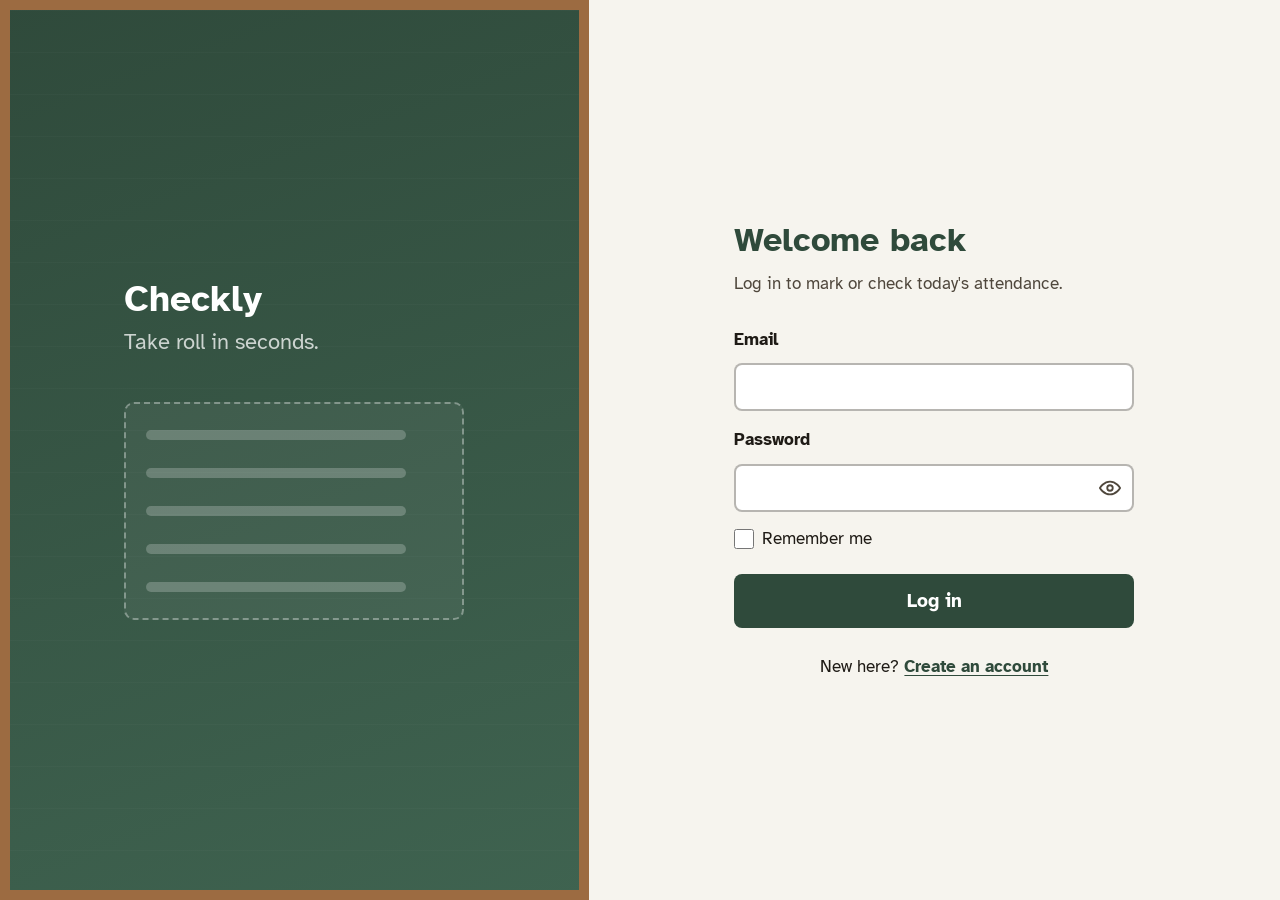
==== commit 7b8f0546: "Add files via upload" ====
--- a/admin.html
+++ b/admin.html
@@ -46,9 +46,10 @@
         <div class="admin-panel classes-section">
             <div class="list-title">Classes</div>
             <form id="create-class-form" class="create-class-form">
-                <input class="custom-inp" type="text" id="new-class-name" placeholder="Class name (e.g. Grade 10 - A)" required>
-                <input class="custom-inp" type="text" id="new-class-year" placeholder="Year level (optional)">
-                <input class="custom-inp" type="text" id="new-class-course" placeholder="Course/subject (optional)">
+                <input class="custom-inp" type="text" id="new-class-name" placeholder="Class name (e.g. BSIT 1A)" required>
+                <select class="custom-inp custom-select" id="new-class-year" aria-label="Year level"></select>
+                <select class="custom-inp custom-select" id="new-class-course" aria-label="Course"></select>
+                <input class="custom-inp" type="text" id="new-class-course-other" placeholder="Type the course name" aria-label="Other course name" hidden>
                 <button class="btn btn-solid" type="submit">Add class</button>
             </form>
             <div id="classes-list" class="classes-list"></div>
@@ -121,6 +122,25 @@
         </div>
     </div>
 
+
+    <dialog class="password-dialog" id="class-dialog">
+        <form id="class-edit-form" method="dialog">
+            <h2 class="dialog-title">Edit class</h2>
+            <label class="custom-label" for="edit-class-name">Class name</label>
+            <input class="custom-inp" type="text" id="edit-class-name" required>
+            <label class="custom-label" for="edit-class-year">Year level</label>
+            <select class="custom-inp custom-select" id="edit-class-year"></select>
+            <label class="custom-label" for="edit-class-course">Course</label>
+            <select class="custom-inp custom-select" id="edit-class-course"></select>
+            <input class="custom-inp" type="text" id="edit-class-course-other" placeholder="Type the course name" aria-label="Other course name" hidden style="margin-top:8px;">
+            <div class="form-error" id="class-edit-error" hidden></div>
+            <div class="dialog-actions" style="display:flex;gap:10px;justify-content:flex-end;margin-top:18px;">
+                <button type="button" class="btn btn-outline" id="class-edit-cancel">Cancel</button>
+                <button type="submit" class="btn btn-solid">Save changes</button>
+            </div>
+        </form>
+    </dialog>
+
     <script src="static/app.js"></script>
     <script src="static/admin.js"></script>
 </body>
--- a/static/style.css
+++ b/static/style.css
@@ -1,4 +1,4 @@
-@import url('https://fonts.googleapis.com/css2?family=Nunito:wght@500;600;700;800&display=swap');
+@import url('https://fonts.googleapis.com/css2?family=Atkinson+Hyperlegible:wght@400;700&display=swap');
 
 /* ==========================================================================
    CHECKLY - "composition notebook" theme.
@@ -9,8 +9,8 @@
    ========================================================================== */
 
 :root {
-    --font-display: "Nunito", "Segoe UI", Arial, sans-serif;
-    --font-body: "Nunito", "Segoe UI", Arial, sans-serif;
+    --font-display: "Atkinson Hyperlegible", "Segoe UI", Verdana, sans-serif;
+    --font-body: "Atkinson Hyperlegible", "Segoe UI", Verdana, sans-serif;
 
     --paper: #F7F1E1;
     --paper-line: rgba(112, 145, 184, 0.28);
@@ -76,7 +76,7 @@
     text-transform: capitalize;
     font-family: var(--font-display);
     font-size: 17px;
-    font-weight: 800;
+    font-weight: 700;
 }
 
 .logout-button {
@@ -119,7 +119,7 @@
 
 .list-title {
     font-family: var(--font-display);
-    font-weight: 800;
+    font-weight: 700;
     font-size: 26px;
     margin-top: 20px;
     margin-bottom: 5px;
@@ -130,8 +130,8 @@
 .custom-label {
     width: 90%;
     color: var(--ink);
-    font-weight: 600;
-    font-size: 13px;
+    font-weight: 700;
+    font-size: 15px;
 }
 
 .custom-inp {
@@ -161,7 +161,7 @@
     height: 4.5vh;
     width: 90%;
     border-radius: 6px;
-    font-size: 15px;
+    font-size: 16px;
     font-weight: 700;
 
     cursor: pointer;
@@ -243,7 +243,7 @@
 
 .auth-tagline {
     margin-top: 10px;
-    font-size: 15px;
+    font-size: 16px;
     color: rgba(255, 255, 255, 0.75);
     max-width: 260px;
 }
@@ -280,7 +280,7 @@
     display: flex;
     align-items: center;
     justify-content: center;
-    font-size: 12px;
+    font-size: 14px;
     color: white;
     opacity: 0;
     transform: scale(0.4);
@@ -338,7 +338,7 @@
 
 .auth-heading {
     font-family: var(--font-display);
-    font-weight: 800;
+    font-weight: 700;
     font-size: clamp(28px, 5vw, 34px);
     line-height: 1.15;
     color: var(--board);
@@ -349,7 +349,7 @@
     display: flex;
     align-items: center;
     gap: 8px;
-    font-size: 13px;
+    font-size: 15px;
     color: var(--ink);
     margin-top: 4px;
     cursor: pointer;
@@ -363,7 +363,7 @@
 }
 
 .auth-subheading {
-    font-size: 13px;
+    font-size: 15px;
     color: var(--ink-soft);
     margin-bottom: 14px;
 }
@@ -375,7 +375,7 @@
     border-radius: 6px;
     background: var(--board);
     color: white;
-    font-size: 15px;
+    font-size: 16px;
     font-weight: 700;
     cursor: pointer;
     transition: background 0.15s ease, transform 0.1s ease;
@@ -396,7 +396,7 @@
 
 .auth-switch {
     margin-top: 16px;
-    font-size: 13px;
+    font-size: 15px;
     text-align: center;
     color: var(--ink);
 }
@@ -439,7 +439,7 @@
     border: 1.5px solid rgba(51, 44, 34, 0.3);
     background: var(--card);
     color: var(--ink);
-    font-size: 13px;
+    font-size: 15px;
     font-weight: 700;
     cursor: pointer;
     transition: background 0.15s ease, color 0.15s ease, border-color 0.15s ease;
@@ -482,7 +482,7 @@
     margin-top: 10px;
     padding: 8px 10px;
     border-radius: 5px;
-    font-size: 12px;
+    font-size: 14px;
     color: white;
     background: var(--absent);
 }
@@ -499,7 +499,7 @@
 .student-name {
     width: 100%;
 
-    font-size: 12px;
+    font-size: 14px;
     font-weight: 700;
     text-align: center;
     padding: 0 4px;
@@ -508,7 +508,7 @@
 
 .student-attendance {
     width: 100%;
-    font-size: 11px;
+    font-size: 13px;
     text-align: center;
     letter-spacing: 0.5px;
 }
@@ -559,7 +559,7 @@
     border: none;
     border-radius: 4px;
     padding: 5px 2px;
-    font-size: 10px;
+    font-size: 13px;
     font-weight: 700;
     cursor: pointer;
     color: white;
@@ -577,7 +577,7 @@
 .empty-state {
     margin-top: 20px;
     color: var(--ink-soft);
-    font-size: 13px;
+    font-size: 15px;
     text-align: center;
     width: 90%;
 }
@@ -601,7 +601,7 @@
     border: 1px solid rgba(51, 44, 34, 0.12);
     padding: 10px 15px;
     border-radius: 6px;
-    font-size: 13px;
+    font-size: 15px;
 }
 
 /* --- Admin dashboard --- */
@@ -637,13 +637,13 @@
 
 .stat-value {
     font-family: var(--font-display);
-    font-weight: 800;
+    font-weight: 700;
     font-size: 30px;
     color: var(--board);
 }
 
 .stat-label {
-    font-size: 11px;
+    font-size: 13px;
     color: var(--ink-soft);
     margin-top: 2px;
 }
@@ -680,7 +680,7 @@
     min-width: 520px;
     table-layout: fixed;
     border-collapse: collapse;
-    font-size: 12px;
+    font-size: 14px;
     margin-top: 10px;
 }
 
@@ -688,7 +688,7 @@
     text-align: left;
     padding: 8px 6px;
     color: var(--board);
-    font-size: 11px;
+    font-size: 13px;
     border-bottom: 2px solid var(--board);
 }
 
@@ -723,7 +723,7 @@
 .role-badge {
     padding: 2px 8px;
     border-radius: 10px;
-    font-size: 10px;
+    font-size: 13px;
     font-weight: 700;
     color: white;
     text-transform: capitalize;
@@ -739,7 +739,7 @@
     color: white;
     border-radius: 4px;
     padding: 4px 8px;
-    font-size: 11px;
+    font-size: 13px;
     font-weight: 700;
     cursor: pointer;
 }
@@ -759,7 +759,7 @@
 
 .create-user-form .custom-label {
     width: 100%;
-    font-size: 12px;
+    font-size: 14px;
 }
 
 .create-user-form .login-button {
@@ -825,7 +825,7 @@
 .date-pill {
     background: var(--board);
     color: white;
-    font-size: 12px;
+    font-size: 14px;
     font-weight: 700;
     padding: 5px 14px;
     border-radius: 999px;
@@ -897,7 +897,7 @@
     padding: 10px 18px;
     border-radius: 20px;
     color: white;
-    font-size: 13px;
+    font-size: 15px;
     text-align: center;
     box-shadow: 0 3px 10px rgba(0, 0, 0, 0.3);
     opacity: 0;
@@ -932,7 +932,7 @@
 
     .custom-inp, .custom-button {
         height: 46px;
-        font-size: 16px; /* prevents iOS auto-zoom on focus */
+        font-size: 17px; /* prevents iOS auto-zoom on focus */
     }
 
     .create-link {
@@ -944,7 +944,7 @@
     }
 
     .account-name {
-        font-size: 15px;
+        font-size: 16px;
         max-width: 60vw;
         white-space: nowrap;
         overflow: hidden;
@@ -971,7 +971,7 @@
 
     .mark-btn {
         flex: 1 1 45%;
-        font-size: 11px;
+        font-size: 13px;
         padding: 7px 2px;
     }
 
@@ -998,7 +998,7 @@
     }
 
     .history-row {
-        font-size: 12px;
+        font-size: 14px;
         padding: 10px 12px;
     }
 
@@ -1052,7 +1052,7 @@
     .users-table td::before {
         content: attr(data-label);
         font-weight: bold;
-        font-size: 11px;
+        font-size: 13px;
         opacity: 0.7;
         margin-right: 10px;
     }
@@ -1080,7 +1080,7 @@
 .btn {
     padding: 9px 16px;
     border-radius: 6px;
-    font-size: 13px;
+    font-size: 15px;
     font-weight: 700;
     cursor: pointer;
     border: 1.5px solid transparent;
@@ -1140,7 +1140,7 @@
     border: none;
     color: white;
     font-weight: 700;
-    font-size: 12px;
+    font-size: 14px;
     padding: 4px 10px;
     border-radius: 14px;
     cursor: pointer;
@@ -1228,14 +1228,14 @@
     padding: 5px 8px;
     background: var(--card);
     font-family: var(--font-body);
-    font-size: 12px;
+    font-size: 14px;
     color: var(--ink);
     height: 30px;
 }
 
 .date-nav .btn {
     padding: 5px 10px;
-    font-size: 12px;
+    font-size: 14px;
 }
 
 .viewing-past-banner {
@@ -1246,7 +1246,7 @@
     background: rgba(217, 164, 41, 0.18);
     border: 1px solid rgba(217, 164, 41, 0.5);
     color: var(--ink);
-    font-size: 12px;
+    font-size: 14px;
     text-align: center;
 }
 
@@ -1265,7 +1265,7 @@
     z-index: 2;
     background: var(--absent);
     color: white;
-    font-size: 10px;
+    font-size: 13px;
     font-weight: 700;
     padding: 2px 7px;
     border-radius: 10px;
@@ -1290,7 +1290,7 @@
     border: 1.5px solid rgba(51, 44, 34, 0.3);
     background: var(--card);
     color: var(--ink);
-    font-size: 12px;
+    font-size: 14px;
     font-weight: 700;
     cursor: pointer;
 }
@@ -1322,7 +1322,7 @@
 
 .calendar-month-label {
     font-family: var(--font-display);
-    font-weight: 800;
+    font-weight: 700;
     font-size: 19px;
     color: var(--board);
     min-width: 160px;
@@ -1340,7 +1340,7 @@
 
 .calendar-weekday {
     text-align: center;
-    font-size: 10px;
+    font-size: 13px;
     font-weight: 700;
     color: var(--ink-soft);
 }
@@ -1351,8 +1351,8 @@
     display: flex;
     align-items: center;
     justify-content: center;
-    font-size: 11px;
-    font-weight: 600;
+    font-size: 13px;
+    font-weight: 700;
     background: var(--card);
     border: 1px solid rgba(51, 44, 34, 0.12);
     color: var(--ink);
@@ -1372,7 +1372,7 @@
     flex-wrap: wrap;
     justify-content: center;
     margin-top: 12px;
-    font-size: 11px;
+    font-size: 13px;
     color: var(--ink-soft);
 }
 
@@ -1453,7 +1453,7 @@
 
 .class-card-title {
     font-family: var(--font-display);
-    font-weight: 800;
+    font-weight: 700;
     font-size: 20px;
     color: var(--board);
     line-height: 1.25;
@@ -1472,7 +1472,7 @@
 }
 
 .class-card-meta span {
-    font-size: 11px;
+    font-size: 13px;
     font-weight: 700;
     color: var(--ink-soft);
     background: rgba(51, 44, 34, 0.06);
@@ -1481,9 +1481,9 @@
 }
 
 .class-card-section-label {
-    font-size: 10.5px;
-    font-weight: 700;
-    text-transform: uppercase;
+    font-size: 13px;
+    font-weight: 700;
+    text-transform: none;
     letter-spacing: 0.05em;
     color: var(--ink-soft);
     margin-top: 12px;
@@ -1515,7 +1515,7 @@
     color: var(--board);
     border-radius: 999px;
     padding: 4px 6px 4px 12px;
-    font-size: 12px;
+    font-size: 14px;
     font-weight: 700;
 }
 
@@ -1530,7 +1530,7 @@
     background: rgba(47, 74, 59, 0.18);
     color: var(--board);
     cursor: pointer;
-    font-size: 12px;
+    font-size: 14px;
     line-height: 1;
     opacity: 0.75;
 }
@@ -1556,17 +1556,17 @@
     width: auto;
     flex: 1 1 auto;
     height: 34px;
-    font-size: 12px;
+    font-size: 14px;
 }
 
 .add-teacher-row .btn {
     padding: 6px 14px;
-    font-size: 12px;
+    font-size: 14px;
 }
 
 .empty-inline {
     color: var(--ink-soft);
-    font-size: 12px;
+    font-size: 14px;
     font-style: italic;
 }
 
@@ -1578,7 +1578,7 @@
     width: 100%;
     padding: 5px 7px;
     height: 30px;
-    font-size: 12px;
+    font-size: 14px;
     border-radius: 5px;
     border: 1.5px solid rgba(51, 44, 34, 0.35);
     background: var(--card);
@@ -1605,7 +1605,7 @@
     border: none;
     border-radius: 50%;
     color: white;
-    font-size: 11px;
+    font-size: 13px;
     line-height: 1;
     cursor: pointer;
     transition: filter 0.15s ease, transform 0.1s ease;
@@ -1636,7 +1636,7 @@
     border-radius: 999px;
     background: rgba(51, 44, 34, 0.08);
     color: var(--ink);
-    font-size: 11px;
+    font-size: 13px;
     font-weight: 700;
 }
 
@@ -1655,19 +1655,19 @@
 }
 
 .import-row input[type="file"] {
-    font-size: 12px;
+    font-size: 14px;
     max-width: 220px;
 }
 
 .import-summary {
     margin-top: 10px;
-    font-size: 12px;
+    font-size: 14px;
     color: var(--ink-soft);
 }
 
 .import-errors {
     margin-top: 6px;
-    font-size: 11px;
+    font-size: 13px;
     color: var(--absent);
     max-height: 120px;
     overflow-y: auto;
@@ -1699,7 +1699,7 @@
     flex-wrap: wrap;
     justify-content: center;
     margin-top: 8px;
-    font-size: 11px;
+    font-size: 13px;
     color: var(--ink-soft);
 }
 
@@ -1833,7 +1833,7 @@
     padding: 18px 20px;
     font-family: var(--font-display);
     font-size: 24px;
-    font-weight: 800;
+    font-weight: 700;
     color: white;
     border-bottom: 1px solid rgba(255, 255, 255, 0.18);
 }
@@ -1846,7 +1846,7 @@
     border-left: 4px solid transparent;
     background: transparent;
     color: white;
-    font-size: 15px;
+    font-size: 16px;
     text-align: left;
     text-decoration: none;
     cursor: pointer;
@@ -1872,7 +1872,7 @@
 /* --- Admin: People view (role filter tabs, inline role menu) --- */
 .panel-hint {
     margin: 2px 0 10px;
-    font-size: 12px;
+    font-size: 14px;
     color: var(--ink-soft);
 }
 
@@ -1885,7 +1885,7 @@
 
 .filter-tab {
     font: inherit;
-    font-size: 12px;
+    font-size: 14px;
     padding: 6px 12px;
     border: 1px solid rgba(51, 44, 34, 0.25);
     border-radius: 999px;
@@ -1930,7 +1930,7 @@
     gap: 12px;
     padding: 8px 0;
     border-bottom: 1px solid rgba(51, 44, 34, 0.12);
-    font-size: 13px;
+    font-size: 15px;
 }
 
 .attention-list li:last-child { border-bottom: 0; }
@@ -1940,7 +1940,7 @@
     margin-left: 6px;
     padding: 2px 8px;
     border-radius: 999px;
-    font-size: 10px;
+    font-size: 13px;
     font-weight: 700;
     background: rgba(201, 138, 28, 0.18);
     color: #8a5a00;
@@ -1955,7 +1955,7 @@
     margin-bottom: 10px;
     padding: 6px 10px;
     border-radius: 6px;
-    font-size: 12px;
+    font-size: 14px;
     background: rgba(201, 138, 28, 0.14);
 }
 
@@ -1985,7 +1985,7 @@
 }
 .class-banner[hidden] { display: none; }
 .class-banner-name { font-weight: 700; color: var(--board); }
-.class-banner-meta { font-size: 12px; color: var(--ink-soft); margin-top: 2px; }
+.class-banner-meta { font-size: 14px; color: var(--ink-soft); margin-top: 2px; }
 
 .history-toolbar {
     display: flex;
@@ -2001,10 +2001,10 @@
 
 .history-month {
     margin-top: 10px;
-    font-size: 12px;
+    font-size: 14px;
     font-weight: 700;
     letter-spacing: 0.04em;
-    text-transform: uppercase;
+    text-transform: none;
     color: var(--board);
 }
 .history-month:first-child { margin-top: 0; }
@@ -2025,7 +2025,7 @@
     border-radius: 999px;
     border: 1px solid rgba(51, 44, 34, 0.25);
     background: var(--card);
-    font-size: 12px;
+    font-size: 14px;
     font-weight: 700;
     color: var(--board);
 }
@@ -2046,7 +2046,7 @@
     margin: 10px auto 14px;
 }
 .progress-wrap[hidden] { display: none; }
-.progress-text { font-size: 12px; color: var(--ink-soft); margin-bottom: 4px; text-align: center; }
+.progress-text { font-size: 14px; color: var(--ink-soft); margin-bottom: 4px; text-align: center; }
 .progress-bar {
     height: 8px;
     border-radius: 999px;
@@ -2090,20 +2090,20 @@
     align-items: center;
     justify-content: center;
     color: #fff;
-    font-size: 13px;
+    font-size: 15px;
     font-weight: 700;
 }
 
 .roster-main { flex: 1; min-width: 0; text-align: left; }
 .roster-name {
-    font-size: 14px;
+    font-size: 16px;
     font-weight: 700;
     color: var(--ink);
     overflow: hidden;
     text-overflow: ellipsis;
     white-space: nowrap;
 }
-.roster-status { font-size: 11px; text-transform: capitalize; }
+.roster-status { font-size: 13px; text-transform: capitalize; }
 
 .streak-chip {
     display: inline-block;
@@ -2112,12 +2112,12 @@
     border-radius: 10px;
     background: var(--absent);
     color: #fff;
-    font-size: 10px;
+    font-size: 13px;
     font-weight: 700;
 }
 
 .roster-row .attendance-actions { width: auto; flex: none; padding: 0; gap: 6px; }
-.roster-row .mark-btn { flex: none; min-width: 58px; padding: 7px 10px; font-size: 11px; opacity: 0.55; }
+.roster-row .mark-btn { flex: none; min-width: 58px; padding: 7px 10px; font-size: 13px; opacity: 0.55; }
 .roster-row .mark-btn.is-current,
 .roster-row .mark-btn:hover { opacity: 1; }
 .roster-row .mark-btn.is-current { box-shadow: 0 0 0 2px var(--card), 0 0 0 4px currentColor; }
@@ -2170,7 +2170,7 @@
     background: #f6e3b4;
     border-bottom: 1px solid rgba(138, 90, 0, 0.35);
     color: #6b4500;
-    font-size: 13px;
+    font-size: 15px;
     font-weight: 700;
     text-align: center;
 }
@@ -2179,15 +2179,15 @@
 /* ---- multi-class: student banner + history ---- */
 .class-banner-item { display: flex; align-items: center; justify-content: space-between; gap: 12px; }
 .class-banner-item + .class-banner-item { margin-top: 10px; padding-top: 10px; border-top: 1px dashed rgba(0,0,0,0.12); }
-.history-class { display: inline-block; margin-left: 6px; font-size: 11px; color: var(--ink-soft); font-weight: 600; }
+.history-class { display: inline-block; margin-left: 6px; font-size: 13px; color: var(--ink-soft); font-weight: 700; }
 #history-class-filter { width: auto; max-width: 180px; }
 
 /* ---- multi-class: admin people table + create form ---- */
 .membership-cell { display: flex; flex-wrap: wrap; gap: 6px; align-items: center; }
-.add-class-select { width: auto; min-width: 110px; padding: 4px 8px; font-size: 13px; }
+.add-class-select { width: auto; min-width: 110px; padding: 4px 8px; font-size: 15px; }
 .class-checks { display: flex; flex-direction: column; gap: 6px; max-height: 180px; overflow-y: auto; padding: 8px 10px; border: 1px dashed rgba(0,0,0,0.2); border-radius: 8px; }
-.class-check { display: flex; align-items: center; gap: 8px; font-size: 14px; cursor: pointer; }
-.label-hint { font-weight: 400; font-size: 12px; opacity: 0.7; }
+.class-check { display: flex; align-items: center; gap: 8px; font-size: 16px; cursor: pointer; }
+.label-hint { font-weight: 400; font-size: 14px; opacity: 0.7; }
 
 
 /* ---- navigation: labeled logout, tab bar, class tabs, clickable stats ---- */
@@ -2211,7 +2211,7 @@
 .tab-link:hover { background: #fff; }
 .tab-link:focus-visible { outline: 2px solid var(--late); outline-offset: 2px; }
 .tab-link.active { background: var(--board); color: #fff; border-color: var(--board); }
-.tab-icon { font-size: 16px; line-height: 1; }
+.tab-icon { font-size: 17px; line-height: 1; }
 
 /* desktop: a row of pills at the top of the page */
 @media (min-width: 881px) {
@@ -2227,7 +2227,7 @@
     .tab-link {
         flex: 1; flex-direction: column; gap: 2px; padding: 6px 2px;
         border: 0; border-radius: 10px; background: transparent; color: rgba(255,255,255,0.75);
-        font-size: 12px;
+        font-size: 14px;
     }
     .tab-link:hover { background: rgba(255, 255, 255, 0.1); }
     .tab-link.active { background: var(--board-light); color: #fff; }
@@ -2257,11 +2257,180 @@
 .review-list { margin: 4px 0 6px; border: 1.5px dashed rgba(47, 74, 59, 0.3); border-radius: 8px; background: var(--card); }
 .review-row { display: flex; justify-content: space-between; gap: 16px; padding: 10px 14px; align-items: baseline; }
 .review-row + .review-row { border-top: 1px dashed rgba(47, 74, 59, 0.2); }
-.review-row dt { font-size: 12px; font-weight: 700; text-transform: uppercase; letter-spacing: 0.04em; color: var(--ink-soft); }
+.review-row dt { font-size: 14px; font-weight: 700; text-transform: none; letter-spacing: 0.04em; color: var(--ink-soft); }
 .review-row dd { margin: 0; font-weight: 700; color: var(--ink); text-align: right; overflow-wrap: anywhere; }
 .review-toggle { margin-left: 8px; border: 0; background: none; color: var(--board); font: 700 12px var(--font-body); text-decoration: underline; cursor: pointer; }
-.review-note { font-size: 12px; color: var(--ink-soft); margin-bottom: 4px; }
+.review-note { font-size: 14px; color: var(--ink-soft); margin-bottom: 4px; }
 .review-edit { margin-top: 6px; height: 40px; border: 0; background: none; color: var(--board); font: 700 14px var(--font-body); cursor: pointer; }
 .review-edit:hover { text-decoration: underline; }
 .review-toggle:focus-visible, .review-edit:focus-visible { outline: 2px solid var(--late); outline-offset: 2px; }
-.auth-success { width: 100%; padding: 10px 12px; border-radius: 6px; margin-bottom: 8px; font-size: 13px; font-weight: 700; color: #1f5a37; background: rgba(60, 133, 88, 0.14); border: 1px solid rgba(60, 133, 88, 0.4); }
+.auth-success { width: 100%; padding: 10px 12px; border-radius: 6px; margin-bottom: 8px; font-size: 15px; font-weight: 700; color: #1f5a37; background: rgba(60, 133, 88, 0.14); border: 1px solid rgba(60, 133, 88, 0.4); }
+
+/* ---- register: password eye toggle ---- */
+.pw-field { position: relative; width: 90%; }
+.auth-form .pw-field { width: 100%; }
+.pw-field .custom-inp { width: 100%; padding-right: 44px; box-sizing: border-box; }
+.pw-toggle { position: absolute; top: 50%; right: 6px; transform: translateY(-50%); width: 34px; height: 34px; display: flex; align-items: center; justify-content: center; border: 0; background: none; border-radius: 6px; color: var(--ink-soft); cursor: pointer; }
+.pw-toggle:hover { color: var(--board); background: rgba(47, 74, 59, 0.08); }
+.pw-toggle:focus-visible { outline: 2px solid var(--late); outline-offset: 1px; }
+.pw-toggle .pw-eye-off { display: none; }
+.pw-toggle.is-revealed .pw-eye { display: none; }
+.pw-toggle.is-revealed .pw-eye-off { display: block; }
+
+/* ---- admin: new account indicator ---- */
+.badge-new { display: inline-block; margin-left: 8px; padding: 2px 8px; border-radius: 999px; font-size: 13px; font-weight: 700; letter-spacing: 0.04em; text-transform: none; background: var(--present); color: #fff; vertical-align: middle; }
+.users-table tr.row-new td { background: rgba(60, 133, 88, 0.08); }
+.users-table tr.row-new td:first-child { box-shadow: inset 3px 0 0 var(--present); }
+
+
+/* ==========================================================================
+   READABILITY + BEGINNER-FRIENDLY PASS
+   Plain backgrounds (no ruled lines behind text), bigger type, higher
+   contrast, larger tap targets. Loaded last so it wins over older rules.
+   ========================================================================== */
+:root {
+    --paper: #F6F4EE;
+    --card: #FFFFFF;
+    --ink: #1F1B16;
+    --ink-soft: #4F473C;
+    --unmarked: #6B6355;
+    --topbar-h: 64px;
+}
+
+html { font-size: 17px; -webkit-text-size-adjust: 100%; }
+body { font-size: 1rem; line-height: 1.55; background: var(--paper); }
+p, li, dd, td, label { line-height: 1.55; }
+
+/* calm, plain pages */
+.paper-bg, .list-container, .admin-container {
+    background-image: none;
+    background-color: var(--paper);
+}
+.list-container { padding: 28px 20px 40px; }
+.admin-container { padding: calc(var(--topbar-h) + 24px) 20px 48px; max-width: 1100px; margin: 0 auto; }
+
+/* top bar: taller, clearer */
+.topbar { height: var(--topbar-h); min-height: var(--topbar-h); border-bottom-width: 4px; }
+.main-homepage-container { padding-top: var(--topbar-h); }
+@media (max-width: 880px) { .main-homepage-container { padding-top: var(--topbar-h); } }
+.account-name { font-size: 1rem; font-weight: 700; text-transform: none; }
+.logout-button { height: 40px; padding: 0 18px; font-size: 1rem; border-radius: 20px; }
+.burger-btn { min-width: 44px; min-height: 44px; }
+
+/* headings with clear hierarchy */
+.list-title { font-size: 1.6rem; font-weight: 700; margin-top: 8px; margin-bottom: 12px; text-align: left; }
+.dashboard-header .list-title { margin: 0; }
+.auth-heading { font-size: 2rem; line-height: 1.2; }
+.auth-subheading, .panel-hint { font-size: 1rem; color: var(--ink-soft); }
+
+/* forms: big, obvious fields */
+.custom-label { font-size: 1rem; font-weight: 700; color: var(--ink); margin-top: 6px; }
+.custom-inp { min-height: 48px; height: auto; font-size: 1rem; padding: 10px 14px; border-width: 2px; border-radius: 8px; }
+.custom-inp::placeholder { color: #6F675A; opacity: 1; }
+.custom-inp:focus { outline: 3px solid rgba(217, 164, 41, 0.6); outline-offset: 0; border-color: var(--board); }
+.custom-select { padding-right: 10px; }
+.label-hint { font-size: 0.9rem; opacity: 1; color: var(--ink-soft); font-weight: 400; }
+.pw-field .custom-inp { padding-right: 52px; }
+.pw-toggle { width: 40px; height: 40px; right: 4px; color: var(--ink-soft); }
+.pw-toggle svg { width: 22px; height: 22px; }
+.form-error { font-size: 1rem; }
+
+/* buttons: easy to see and tap */
+.btn { min-height: 44px; padding: 10px 18px; font-size: 1rem; border-radius: 8px; border-width: 2px; }
+.btn-outline { border-color: var(--board); color: var(--board); }
+.auth-submit { height: 54px; font-size: 1.1rem; border-radius: 8px; }
+.custom-button, .login-button { min-height: 50px; font-size: 1.05rem; }
+.row-icon-btn { min-width: 40px; min-height: 40px; font-size: 1.1rem; }
+.btn:focus-visible, .auth-submit:focus-visible, .row-icon-btn:focus-visible, .custom-button:focus-visible,
+a:focus-visible, button:focus-visible { outline: 3px solid var(--late); outline-offset: 2px; }
+
+/* navigation tabs */
+.tab-link { font-size: 1rem; padding: 10px 20px; min-height: 44px; border-width: 2px; }
+@media (max-width: 880px) {
+    .tab-link { font-size: 0.85rem; min-height: 56px; }
+    .tab-icon { font-size: 22px; }
+}
+.nav-link { font-size: 1.05rem; padding: 14px 18px; }
+
+/* numbers + cards */
+.stat-card { padding: 16px 18px; }
+.stat-value { font-size: 2.2rem; }
+.stat-label { font-size: 1rem; color: var(--ink-soft); }
+.date-pill { font-size: 1rem; }
+.admin-panel, .class-card { background: var(--card); }
+
+/* tables */
+.users-table th { font-size: 0.9rem; padding: 10px 8px; color: var(--board); }
+.users-table td { font-size: 1rem; padding: 12px 8px; }
+.chip, .filter-tab, .role-tag, .badge-warn, .badge-new { font-size: 0.9rem; }
+.filter-tab { min-height: 40px; padding: 8px 14px; }
+.badge-new { padding: 3px 10px; }
+.role-select { font-size: 0.95rem; }
+
+/* login + sign-up screens */
+.auth-form { max-width: 400px; gap: 10px; }
+.auth-tagline { font-size: 1.3rem; line-height: 1.4; }
+.auth-wordmark { font-size: 2.2rem; }
+.auth-switch, .remember-me-label { font-size: 1rem; }
+.auth-switch a { font-weight: 700; color: var(--board); text-decoration: underline; text-underline-offset: 3px; }
+.remember-me-label input { width: 20px; height: 20px; }
+.review-row dt { font-size: 0.9rem; }
+.review-toggle, .review-edit { font-size: 1rem; }
+
+@media (prefers-reduced-motion: reduce) { * { transition: none !important; animation: none !important; } }
+
+
+/* ---- second pass: fixes found while reviewing screenshots ---- */
+.auth-form-panel { background-image: none; background-color: var(--paper); }
+.auth-visual::before { opacity: 0.35; }
+
+/* row actions: words instead of mystery icons */
+.row-icon-btn {
+    width: auto; height: auto; min-width: 0; min-height: 40px; padding: 0 14px;
+    border-radius: 8px; font-size: 0.95rem; font-weight: 700; white-space: nowrap;
+}
+.row-icon-reset { color: var(--ink); }
+.row-icon-delete { background: #fff; color: #A3342A; border: 2px solid #A3342A; }
+.row-icon-cancel { background: #fff; color: var(--ink); border: 2px solid var(--unmarked); }
+.row-actions { justify-content: flex-start; gap: 8px; }
+
+/* people table: use the full width and never clip text */
+.users-table { table-layout: auto; width: 100%; }
+@media (min-width: 881px) {
+    .users-table th:nth-child(n), .users-table td:nth-child(n) { width: auto; }
+    .users-table td { overflow: visible; text-overflow: clip; white-space: normal; overflow-wrap: anywhere; vertical-align: middle; }
+    .users-table td:nth-child(3) { white-space: nowrap; }
+    .users-table td:last-child { white-space: normal; min-width: 230px; }
+}
+.role-tag { display: inline-block; white-space: nowrap; padding: 4px 12px; font-size: 0.95rem; }
+.search-input { max-width: 460px; }
+
+/* spacing + small things */
+.dashboard-header { display: flex; flex-wrap: wrap; align-items: center; justify-content: center; gap: 12px; margin: 4px 0 18px; }
+.admin-panel { padding: 20px; border-radius: 12px; margin-bottom: 20px; }
+.admin-panel .list-title:first-child { margin-top: 0; }
+.trends-legend { display: flex; justify-content: center; gap: 22px; font-size: 1rem; margin-top: 8px; }
+.trends-legend span { display: inline-flex; align-items: center; gap: 8px; }
+.legend-dot { width: 12px; height: 12px; border-radius: 50%; display: inline-block; }
+.list-title { text-align: center; }
+.admin-panel .list-title { text-align: left; }
+.empty-state, .empty-inline { font-size: 1rem; color: var(--ink-soft); }
+
+/* ---- third pass: table cells + role menu ---- */
+.admin-container { max-width: 1240px; }
+@media (min-width: 881px) {
+    td.row-actions { display: table-cell; }
+    td.row-actions .row-icon-btn { margin: 0 8px 8px 0; }
+    .users-table td:nth-child(2) { overflow-wrap: normal; word-break: normal; white-space: nowrap; }
+    .users-table td:last-child { min-width: 270px; }
+}
+.users-table td .role-select, .role-select {
+    background: #fff; color: var(--ink); border: 2px solid rgba(31, 27, 22, 0.35); font-weight: 700;
+}
+.role-select.role-teacher { border-color: #35597A; }
+.role-select.role-admin { border-color: var(--absent); }
+.role-select.role-student { border-color: var(--board); }
+
+.users-table td .role-select, .role-select { min-width: 140px; width: auto; padding: 8px 30px 8px 12px; text-overflow: clip; }
+@media (min-width: 881px) { .users-table td:nth-child(3) { min-width: 165px; } }
+.custom-inp[hidden], .custom-select[hidden] { display: none !important; }
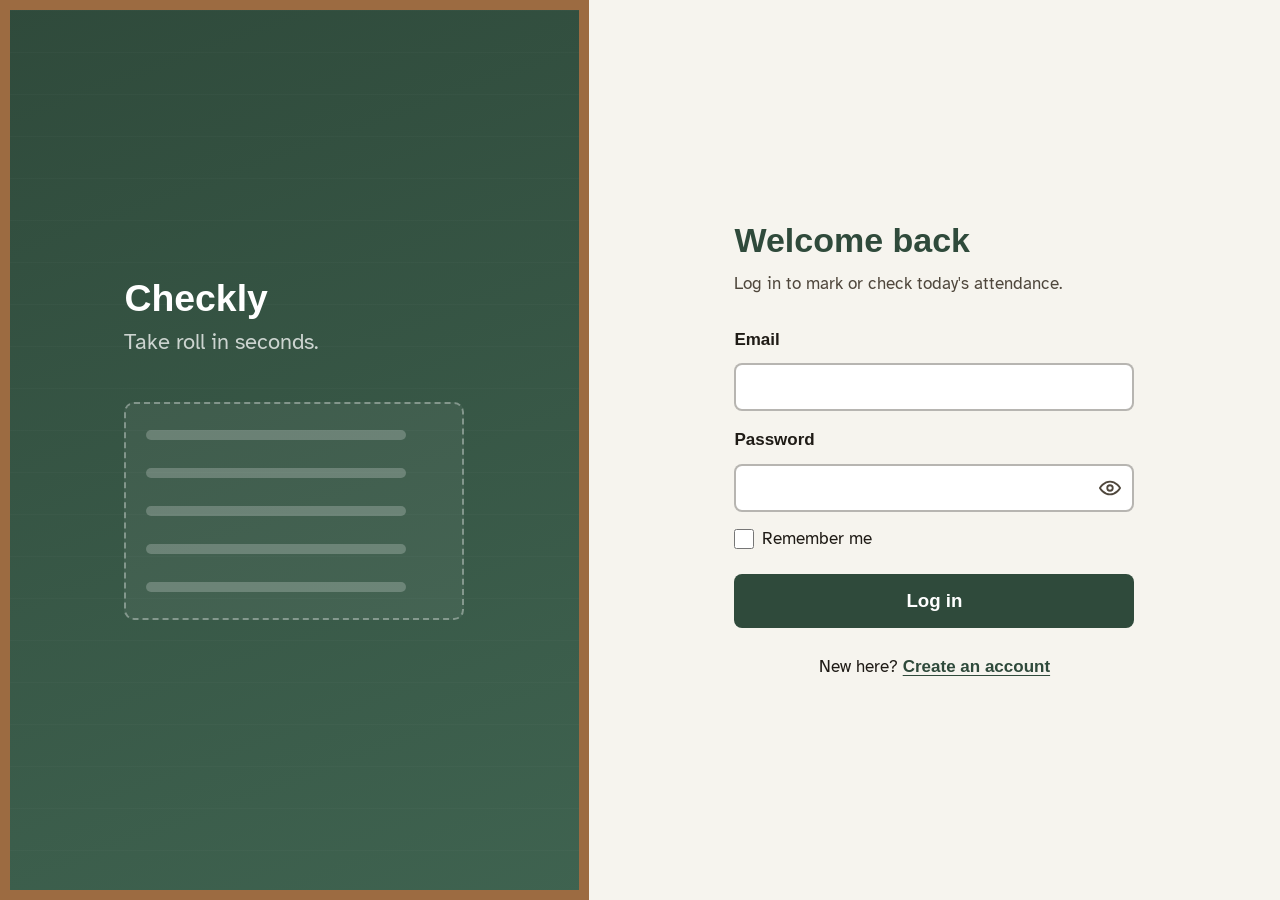
==== commit a462d2e3: "Add files via upload" ====
--- a/admin.html
+++ b/admin.html
@@ -48,6 +48,7 @@
             <form id="create-class-form" class="create-class-form">
                 <input class="custom-inp" type="text" id="new-class-name" placeholder="Class name (e.g. BSIT 1A)" required>
                 <select class="custom-inp custom-select" id="new-class-year" aria-label="Year level"></select>
+                <select class="custom-inp custom-select" id="new-class-set" aria-label="Set"></select>
                 <select class="custom-inp custom-select" id="new-class-course" aria-label="Course"></select>
                 <input class="custom-inp" type="text" id="new-class-course-other" placeholder="Type the course name" aria-label="Other course name" hidden>
                 <button class="btn btn-solid" type="submit">Add class</button>
@@ -130,6 +131,8 @@
             <input class="custom-inp" type="text" id="edit-class-name" required>
             <label class="custom-label" for="edit-class-year">Year level</label>
             <select class="custom-inp custom-select" id="edit-class-year"></select>
+            <label class="custom-label" for="edit-class-set">Set</label>
+            <select class="custom-inp custom-select" id="edit-class-set"></select>
             <label class="custom-label" for="edit-class-course">Course</label>
             <select class="custom-inp custom-select" id="edit-class-course"></select>
             <input class="custom-inp" type="text" id="edit-class-course-other" placeholder="Type the course name" aria-label="Other course name" hidden style="margin-top:8px;">
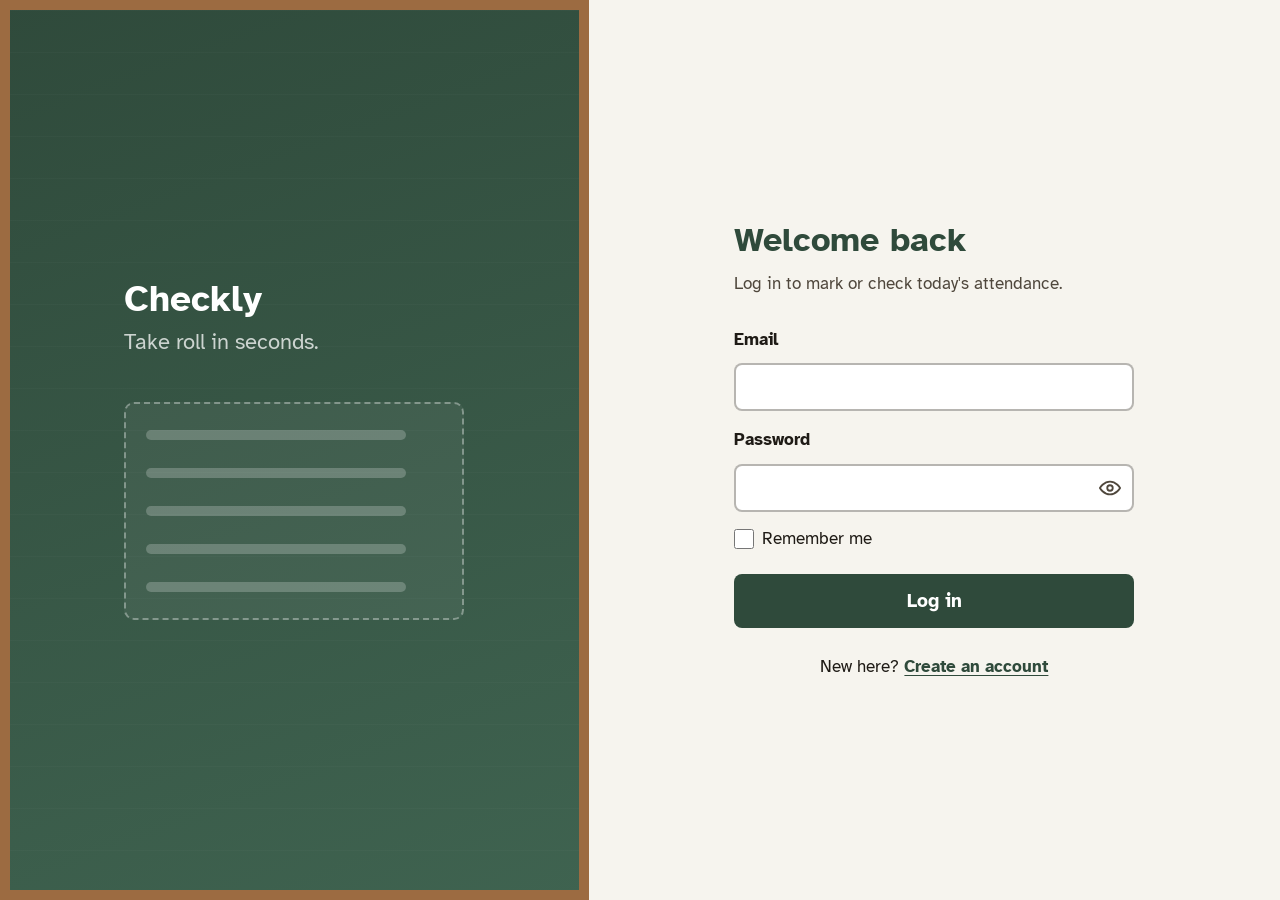
==== commit 6efd612f: "Add files via upload" ====
--- a/admin.html
+++ b/admin.html
@@ -2,11 +2,15 @@
 <html lang="en">
 <head>
     <meta charset="UTF-8">
-    <meta name="viewport" content="width=device-width, initial-scale=1.0">
+    <meta name="viewport" content="width=device-width, initial-scale=1.0, viewport-fit=cover">
     <title>Admin | Checkly</title>
     <link rel="stylesheet" href="static/style.css">
     <link rel="manifest" href="static/manifest.json">
     <meta name="theme-color" content="#2F4A3B">
+    <meta name="mobile-web-app-capable" content="yes">
+    <meta name="apple-mobile-web-app-capable" content="yes">
+    <meta name="apple-mobile-web-app-title" content="Checkly">
+    <meta name="apple-mobile-web-app-status-bar-style" content="default">
     <link rel="apple-touch-icon" href="static/icons/apple-touch-icon.png">
     <link rel="icon" href="static/icons/icon-512.png">
 </head>
--- a/static/style.css
+++ b/static/style.css
@@ -2273,6 +2273,8 @@
 .pw-toggle { position: absolute; top: 50%; right: 6px; transform: translateY(-50%); width: 34px; height: 34px; display: flex; align-items: center; justify-content: center; border: 0; background: none; border-radius: 6px; color: var(--ink-soft); cursor: pointer; }
 .pw-toggle:hover { color: var(--board); background: rgba(47, 74, 59, 0.08); }
 .pw-toggle:focus-visible { outline: 2px solid var(--late); outline-offset: 1px; }
+.create-user-form .pw-field,
+.password-dialog .pw-field { width: 100%; }
 .pw-toggle .pw-eye-off { display: none; }
 .pw-toggle.is-revealed .pw-eye { display: none; }
 .pw-toggle.is-revealed .pw-eye-off { display: block; }
@@ -2434,3 +2436,155 @@
 .users-table td .role-select, .role-select { min-width: 140px; width: auto; padding: 8px 30px 8px 12px; text-overflow: clip; }
 @media (min-width: 881px) { .users-table td:nth-child(3) { min-width: 165px; } }
 .custom-inp[hidden], .custom-select[hidden] { display: none !important; }
+
+
+/* ==========================================================================
+   STUDENT PAGE LAYOUT - one clean column, everything lined up on the same
+   left and right edges.
+   ========================================================================== */
+.student-page .list-container {
+    align-items: stretch;
+    width: 100%;
+    max-width: 760px;
+    margin: 0 auto;
+    padding: 28px 20px 48px;
+    min-height: calc(100vh - var(--topbar-h));
+}
+.student-page .main-homepage-container { justify-content: center; }
+.student-page .list-container > * { width: 100%; max-width: none; margin-left: 0; margin-right: 0; }
+
+.student-page .dashboard-header { justify-content: flex-start; margin: 0 0 16px; }
+.student-page .list-title { text-align: left; margin: 0; }
+.student-page .section-title { margin: 32px 0 12px; font-size: 1.4rem; }
+
+/* which class + today's status */
+.student-page .class-banner { margin: 0 0 16px; padding: 16px 18px; border-radius: 10px; }
+.student-page .class-banner-name { font-size: 1.15rem; }
+.student-page .class-banner-meta { font-size: 1rem; margin-top: 4px; }
+.student-page .class-banner .history-status { font-size: 1rem; font-weight: 700; white-space: nowrap; text-transform: none; }
+
+/* big status card on top, then four equal number cards */
+.student-page .today-summary {
+    display: grid;
+    grid-template-columns: repeat(4, 1fr);
+    gap: 12px;
+    justify-content: stretch;
+    margin: 0;
+}
+.student-page .today-summary .stat-card { width: auto; min-width: 0; margin: 0; padding: 16px 12px; text-align: center; }
+.student-page .today-summary .stat-card:first-child {
+    grid-column: 1 / -1;
+    display: flex; align-items: center; justify-content: center; gap: 16px;
+    padding: 18px 20px;
+}
+.student-page .today-summary .stat-card:first-child .stat-value { margin: 0; }
+.student-page .today-summary .stat-card:first-child .stat-label { font-size: 1.15rem; color: var(--ink); font-weight: 700; }
+.student-page .status-symbol { font-size: 2rem !important; }
+
+/* history controls: toggle on the left, filter + export on the right */
+.student-page .history-toolbar { max-width: none; margin: 0 0 14px; justify-content: space-between; gap: 12px; }
+.student-page .history-toolbar .custom-select { width: auto; min-width: 170px; flex: 1 1 170px; max-width: 280px; }
+.student-page .view-toggle button { min-height: 44px; padding: 8px 20px; font-size: 1rem; }
+.student-page .attendance-history { max-width: none; margin-top: 0; }
+.student-page .history-row { padding: 14px 16px; font-size: 1rem; border-radius: 8px; }
+.student-page #calendar-view, .student-page #list-view { width: 100%; }
+
+@media (max-width: 560px) {
+    .student-page .list-container { padding: 20px 14px 40px; }
+    .student-page .today-summary { grid-template-columns: repeat(2, 1fr); }
+    .student-page .class-banner-item { flex-direction: column; align-items: flex-start; gap: 8px; }
+    .student-page .history-toolbar .btn { flex: 1 1 100%; }
+    .student-page .history-toolbar .custom-select { max-width: none; flex-basis: 100%; }
+}
+.student-page .attendance-history .empty-state { width: 100%; padding: 22px 16px; text-align: center; background: var(--card); border: 1px dashed rgba(31, 27, 22, 0.25); border-radius: 10px; margin: 0; }
+
+
+/* ==========================================================================
+   TEACHER PAGE LAYOUT - one aligned column, readable cards.
+   (screen only, so the print roster keeps its own layout)
+   ========================================================================== */
+@media screen {
+    .teacher-page .main-homepage-container { justify-content: center; }
+    .teacher-page .list-container {
+        align-items: stretch; width: 100%; max-width: 980px; margin: 0 auto;
+        padding: 28px 20px 56px; min-height: calc(100vh - var(--topbar-h));
+    }
+    .teacher-page .list-container > * { width: 100%; max-width: none; margin-left: 0; margin-right: 0; }
+
+    /* title + date on one line, left aligned */
+    .teacher-page .dashboard-header { justify-content: space-between; margin: 0 0 14px; gap: 12px 20px; }
+    .teacher-page .list-title { text-align: left; margin: 0; }
+    .teacher-page .date-nav { display: flex; align-items: center; gap: 8px; }
+    .teacher-page .date-nav button:not(.btn) { min-width: 44px; min-height: 44px; font-size: 1.1rem; }
+    .teacher-page .date-nav input[type="date"] { min-height: 44px; font-size: 1rem; padding: 0 10px; }
+
+    .teacher-page .class-tabs { justify-content: flex-start; padding: 0 0 14px; }
+    .teacher-page .class-tab { min-height: 44px; padding: 8px 18px; font-size: 1rem; }
+
+    /* four equal numbers */
+    .teacher-page .today-summary { display: grid; grid-template-columns: repeat(4, 1fr); gap: 12px; margin: 0 0 14px; justify-content: stretch; }
+    .teacher-page .today-summary .stat-card { width: auto; min-width: 0; margin: 0; padding: 14px 8px; text-align: center; }
+    .teacher-page .progress-wrap { margin: 0 0 18px; }
+    .teacher-page .progress-text { font-size: 1rem; text-align: left; margin-bottom: 6px; }
+
+    /* actions + filters */
+    .teacher-page .action-row { display: flex; flex-wrap: wrap; align-items: center; justify-content: space-between; gap: 10px; margin: 0 0 12px; }
+    .teacher-page .view-toggle button { min-height: 44px; padding: 8px 20px; font-size: 1rem; }
+    .teacher-page .list-controls { display: grid; grid-template-columns: 1fr 1fr; gap: 12px; margin: 0 0 18px; }
+    .teacher-page .list-controls .control-field { width: 100%; max-width: none; }
+    .teacher-page .list-controls .custom-inp { width: 100%; }
+
+    /* the roster itself */
+    .teacher-page .students-container { width: 100%; padding-top: 0; }
+    .teacher-page .students-container.roster-rows { display: flex; flex-direction: column; gap: 10px; max-width: none; }
+    .teacher-page .roster-row { padding: 12px 16px; gap: 14px; border-radius: 10px; }
+    .teacher-page .roster-avatar { width: 44px; height: 44px; font-size: 1rem; }
+    .teacher-page .roster-name { font-size: 1.1rem; }
+    .teacher-page .roster-status { font-size: 0.95rem; text-transform: none; }
+    .teacher-page .roster-row .attendance-actions { width: auto; padding: 0; gap: 8px; }
+    .teacher-page .mark-btn { min-height: 44px; min-width: 84px; padding: 8px 14px; font-size: 1rem; border-radius: 8px; }
+    .teacher-page .roster-row .mark-btn { flex: none; }
+
+    /* cards: a proper grid, nothing overflows */
+    .teacher-page .students-container:not(.roster-rows) {
+        display: grid; grid-template-columns: repeat(auto-fill, minmax(230px, 1fr)); gap: 16px; justify-content: stretch;
+    }
+    .teacher-page .student-profiles { width: auto; min-width: 0; margin: 0; border-radius: 12px; padding-bottom: 6px; }
+    .teacher-page .student-profile-cover { height: 52px; border-radius: 0; }
+    .teacher-page .student-profile-img {
+        display: flex; align-items: center; justify-content: center;
+        width: 68px; height: 68px; margin-top: -34px; color: #fff; font-size: 1.4rem; font-weight: 700;
+    }
+    .teacher-page .student-name { font-size: 1.1rem; margin-top: 8px; }
+    .teacher-page .student-attendance { font-size: 1rem; letter-spacing: 0; margin-bottom: 4px; }
+    .teacher-page .student-profiles .attendance-actions { padding: 8px 12px 10px; gap: 6px; }
+    .teacher-page .student-profiles .mark-btn { min-width: 0; padding: 8px 4px; font-size: 0.95rem; }
+}
+
+@media screen and (max-width: 640px) {
+    .teacher-page .list-container { padding: 20px 14px 48px; }
+    .teacher-page .today-summary { grid-template-columns: repeat(2, 1fr); }
+    .teacher-page .list-controls { grid-template-columns: 1fr; }
+    .teacher-page .roster-row { flex-wrap: wrap; }
+    .teacher-page .roster-row .attendance-actions { width: 100%; }
+    .teacher-page .roster-row .mark-btn { flex: 1; min-width: 0; }
+    .teacher-page .students-container:not(.roster-rows) { grid-template-columns: 1fr 1fr; gap: 12px; }
+    .teacher-page .student-profiles .attendance-actions { flex-wrap: wrap; }
+    .teacher-page .student-profiles .mark-btn { flex: 1 1 100%; }
+}
+
+/* mark buttons: full strength so the words are easy to read; the chosen one gets a ring */
+.roster-row .mark-btn, .student-profiles .mark-btn { opacity: 1 !important; }
+.late-btn { color: #1F1B16; }
+.roster-row .mark-btn:not(.is-current):hover { filter: brightness(0.95); }
+.roster-row .mark-btn.is-current { box-shadow: 0 0 0 2px var(--card), 0 0 0 4px var(--ink); }
+
+/* --- Class requests (sign-up "waiting for approval") --- */
+.request-box { flex-basis: 100%; max-width: 310px; box-sizing: border-box; margin-top: 8px; padding: 10px 12px; border: 1px dashed rgba(201, 138, 28, 0.6); border-radius: 8px; background: rgba(201, 138, 28, 0.08); }
+.request-badge { margin-left: 0; }
+.request-asked { margin-top: 6px; font-size: 0.95rem; font-weight: 700; color: var(--ink); }
+.request-hint { margin-top: 4px; font-size: 0.9rem; color: var(--ink-soft); }
+.request-actions { display: flex; flex-wrap: wrap; gap: 8px; align-items: center; margin-top: 8px; }
+.request-actions .add-class-select { flex: 1 1 100%; width: 100%; min-width: 0; max-width: 100%; height: 40px; white-space: nowrap; text-overflow: ellipsis; overflow: hidden; }
+.request-btn { flex: 1 1 auto; min-height: 38px; padding: 6px 12px; }
+.users-table .membership-cell { flex-wrap: wrap; }
